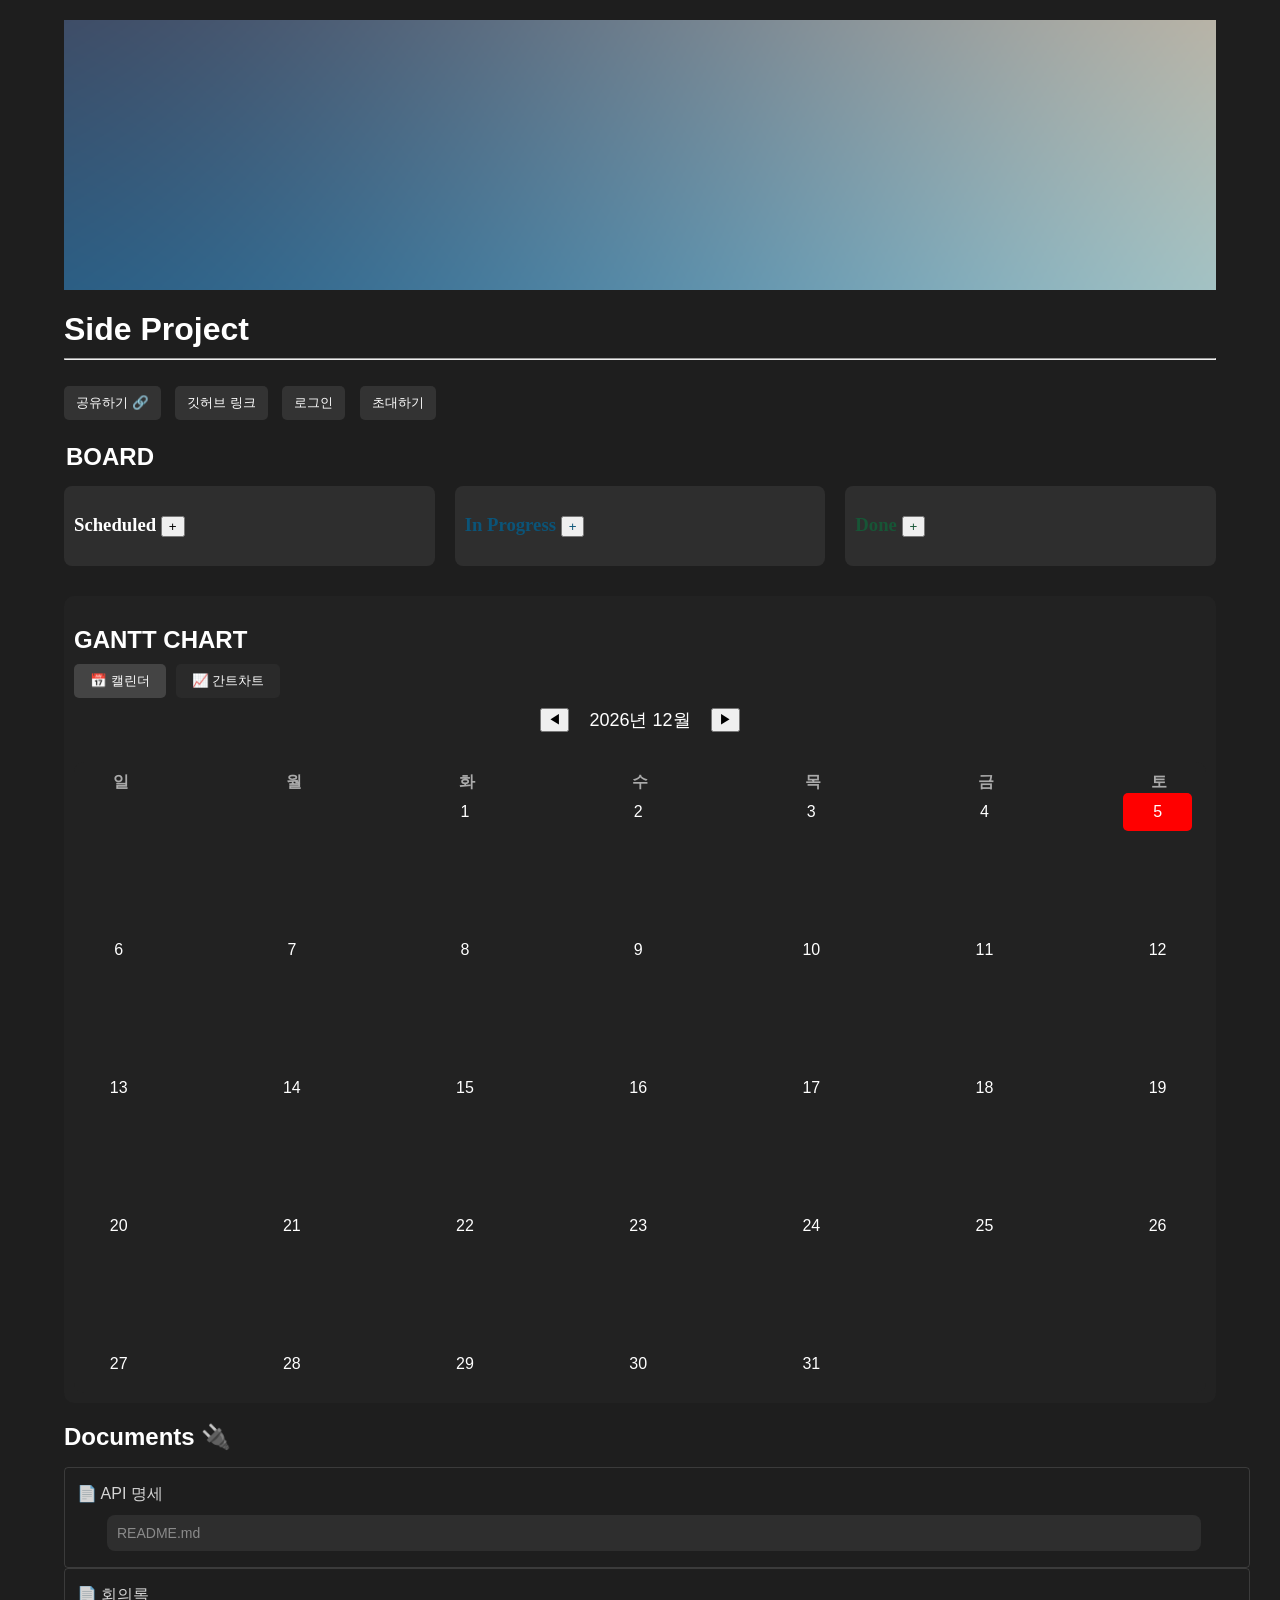
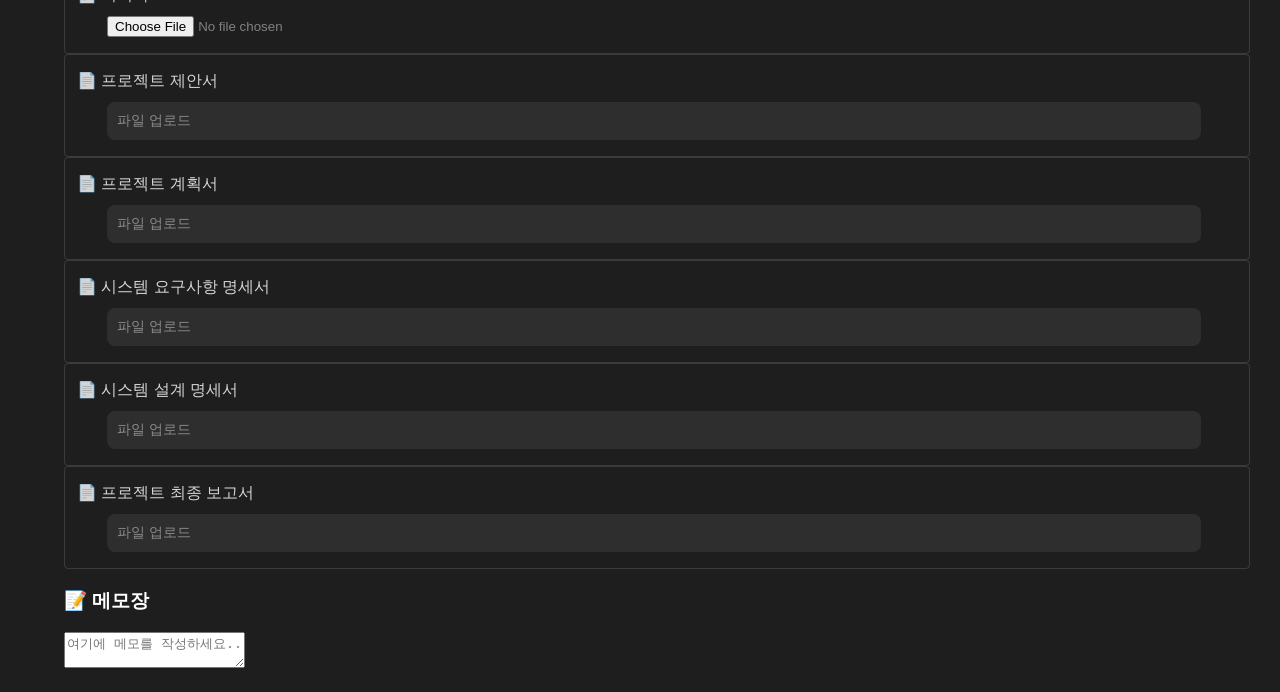
==== front/index.html @ 288582a6 "[add] invite member" ====
<!DOCTYPE html>
<html lang="ko">
<head>
  <meta charset="UTF-8">
  <title>Project With Me</title>
  <link rel="stylesheet" href="index.css">
  <script src="https://code.jquery.com/jquery-3.6.0.min.js"></script>
  <script src="./auth.js"></script>
</head>
<body>
  <div class="container">
    <div class="bck-image">
      <img alt="" src="./images/gradients_3.png" referrerpolicy="same-origin" style="display: block; 
      object-fit: cover; border-radius: 0px; width: 100%; height: 30vh; max-height: 280px; opacity: 1; 
      object-position: center 60%;">
    </div>

    <h1>Side Project</h1>
    <hr><br>
    <!-- 상단 버튼 영역 -->
    <div class="top-buttons">
      <div id="user-name"></div>
      <button>공유하기 🔗</button>
      <button>깃허브 링크</button>
      <button class="login-btn">로그인</button>
      <button class="logout-btn" style="display: none;">로그아웃</button>
      <button>초대하기</button>
    </div>

    <section class="board">
      <br>
      <h2>BOARD</h2>
      <div class="board-columns">
        <div class="column" data-status="Scheduled">
          <h3>Scheduled <button class="add-btn">+</button></h3>
          <div class="card-list"></div>
        </div>
        <div class="column" data-status="In Progress">
          <h3>In Progress <button class="add-btn">+</button></h3>
          <div class="card-list"></div>
        </div>
        <div class="column" data-status="Done">
          <h3>Done <button class="add-btn">+</button></h3>
          <div class="card-list"></div>
        </div>
      </div>
    </section>

    <!-- card modal-->
    <div id="modal" class="modal">
      <div class="modal-content">
        <h3>새 카드 추가</h3>
        <label for="task-name">이름:</label>
        <input type="text" id="task-name" required>
        <label for="task-owner">담당자:</label>
        <input type="text" id="task-owner" required>
        <label for="task-start">시작일:</label>
        <input type="date" id="task-start">
        <label for="task-end">종료일:</label>
        <input type="date" id="task-end">
        <button id="add-card-confirm">추가</button>
        <button id="modal-close">닫기</button>
      </div>
    </div>
    <!-- invite modal -->
<div id="invite-modal" class="modal" style="display: none;">
  <div class="modal-content">
    <h3>이메일로 사용자 초대</h3>
    <label for="invite-email">초대할 이메일:</label>
    <input type="email" id="invite-email" placeholder="user@example.com" required>
    <button id="invite-confirm">초대 전송</button>
    <button id="invite-close">닫기</button>
  </div>
</div>


    <!-- card detail -->
    <div id="detail-modal" class="modal">
      <div class="modal-content">
        <span class="close" id="detail-close">&times;</span>
        <h2>카드 상세정보</h2>
        <p id="detail-title"></p>
        <p id="detail-owner"></p>
        <p id="detail-dates"></p>
      </div>
    </div>
    <!-- Calender & Gantt chart-->
    <section class="calendar">
      <h2>GANTT CHART</h2>
      <div class="tab-buttons">
        <button class="tab active" onclick="switchTab('calendar')">📅 캘린더</button>
        <button class="tab" onclick="switchTab('gantt')">📈 간트차트</button>
      </div>
      <div id="calendar-view" class="tab-content active">
        <div id="calendar-header">
          <button onclick="changeMonth(-1)">◀</button>
          <span id="month-year"></span>
          <button onclick="changeMonth(1)">▶</button>
        </div>
        <div class="calendar">
          <div class="day-names">
            <div>일</div><div>월</div><div>화</div><div>수</div><div>목</div><div>금</div><div>토</div>
          </div>
          <div id="calendar-days" class="days-grid">
            <div></div>
          </div>
        </div>
      </div>
      <div id="gantt-view" class="tab-content">
        <div class="gantt-month-label"></div>
        <div class="gantt-box">
          <div id="gantt-chart"></div>
        </div>
      </div>
    </section>

    <section class="main-layout">
      <div class="document-sidebar">
      <h2>Documents 🔌</h2>
      <ul class="doc-list">
        <li>
          📄 API 명세 
          <div class="list-box">
            <div class="column">README.md</div>
          </div>
        </li>
        <li>📄 회의록 
          <div class="list-box">
            <input type="file" default="asd">
          </div>
        </li>
        <li>📄 프로젝트 제안서
          <div class="list-box">
            <div class="column">파일 업로드</div>
          </div>
        </li>
        <li>📄 프로젝트 계획서
          <div class="list-box">
            <div class="column">파일 업로드</div>
          </div>
        </li>
        <li>📄 시스템 요구사항 명세서
          <div class="list-box">
            <div class="column">파일 업로드</div>
          </div>
        </li>
        <li>📄 시스템 설계 명세서
          <div class="list-box">
            <div class="column">파일 업로드</div>
          </div>
        </li>
        <li>📄 프로젝트 최종 보고서
          <div class="list-box">
            <div class="column">파일 업로드</div>
          </div>
        </li>
      </ul>
    </div>
    <div class="memo-sidebar">
      <h3>📝 메모장</h3>
      <textarea placeholder="여기에 메모를 작성하세요.."></textarea>
    </div>
    </section>

  </div>

  <script src="index.js?v=1"></script>
</body>
</html>
---- front/index.css ----
body {
	font-family: 'Arial', sans-serif;
	background-color: #1e1e1e;
	color: white;
	margin: 0;
	padding: 0;
  }
#user-name {
    margin-bottom: 0px;
}  

.logged-in #user-name {
	margin-bottom: 20px;
}
  .container {
	width: 90%;
	margin: auto;
	padding: 20px;
  }
  
  .bck-image {
	grid-area:1/1;
	width: 100%;
	height: 100%;
  }

  h1, h2{
	margin-bottom: 10px;
  }
  
  .top-buttons button {
	margin-right: 10px;
	background-color: #333;
	border: none;
	color: white;
	padding: 8px 12px;
	cursor: pointer;
	border-radius: 5px;
  }
  
  .board-columns {
	display: flex;
	gap: 20px;
	margin-top: 10px;
  }
  
  .column {
	background-color: #2e2e2e;
	padding: 10px;
	border-radius: 8px;
	flex: 1;
  }

  .board-columns .column:nth-child(1) h3 {
	font-family: consolas;
	color: white;
	
  }
  
  .board-columns .column:nth-child(2) h3 {
	font-family: consolas;
	color: rgba(11, 84, 120, 1);
  }
  
  .board-columns .column:nth-child(3) h3 {
	font-family: consolas;
	color: #175536;
  }
  
  /* .board-columns .column:nth-child(1) .add-btn{
	float: right;
	margin-right: 20px;
  } */
  
  .board-columns .column:nth-child(2) .add-btn {
	color: rgba(11, 84, 120, 1);
  }
  
  .board-columns .column:nth-child(3) .add-btn {
	color: #175536;
  }
  

  .card {
	padding: 10px;
	margin-bottom: 10px;
	background-color: #444;
	border-radius: 8px;
	box-shadow: 0 2px 5px rgba(0,0,0,0.1);
  }
  .card:hover {
	transform: scale(1.02);
  }
  
  .card-text {
	font-weight: bold;
	margin-bottom: 5px;
  }
  
  .card-status {
	width: 100%;
	padding: 4px;
	font-size: 0.9em;
  }
  .card .name {
	font-weight: bold;
  }
  .card .owner {
	font-size: 0.8em;
	color: #ccc;
  }

  .card.scheduled {
	background-color: #444; 
  }

  .card.in-progress {
	background-color: rgba(11, 84, 120, 0.5);
  }

  .card.done {
	background-color:rgba(23, 85, 54, 0.5);
  }

  .gantt-box {
	background-color: #333;
	height: auto;
	border-radius: 8px;
	margin-top: 10px;
	padding: 10px;
	overflow-x: scroll;  
  }
	/* #gantt-chart {
		background-color: #1c1c1c;
		padding: 10px;
		border-radius: 10px;
		margin-top: 20px;
	} */
	#gantt-chart {
		display: inline-block;
		white-space: nowrap;
		width: max-content;
		overflow-x: auto;  
	  }
	.gantt-header {
		display: flex;
		gap: 1px;
		background-color: #222;
		color: white;
		font-size: 12px;
	}
	.gantt-month-label {
		font-size: 16px;
		margin-bottom: 8px;
		font-weight: bold;
	  }

.gantt-cell {
	width: 30px;
	height: 30px;
	background-color: #333;
	text-align: center;
	line-height: 30px;
	border-right: 1px solid #444;
}

.gantt-row {
	position: relative;
	height: 40px;
	border-bottom: 1px solid #444;
}

.gantt-bar {
	position: absolute;
	height: 24px;
	top: 8px;
	background-color: #5e0b1a;
	border-radius: 12px;
	color: white;
	text-align: center;
	padding: 0 8px;
	font-size: 12px;
	display: flex;
	align-items: center;
	overflow: hidden;
	white-space: nowrap;
}
.gantt-bar.scheduled {
	background-color: #444; 
  }

  .gantt-bar.in-progress {
	background-color: rgba(11, 84, 120, 1);
  }

  .gantt-bar.done {
	background-color:rgba(23, 85, 54, 1);
  }
  .doc-list {
	list-style-type: none;
	padding: 0;
  }
  
  .doc-list li {
    width: 100%;
    border-radius: 4px;
    border: 1px solid rgba(255, 255, 255, 0.13);
    background-color: transparent;
    padding: 16px 20px 16px 12px;
    color: rgba(255, 255, 255, 0.81);
  }


  .board h2{
	max-width: 100%;
    width: 100%;
    white-space: pre-wrap;
    word-break: break-word;
    caret-color: rgba(255, 255, 255, 0.81);
    padding: 3px 2px;
    font-family: ui-sans-serif, -apple-system, BlinkMacSystemFont, "Segoe UI Variable Display", "Segoe UI", Helvetica, "Apple Color Emoji", Arial, sans-serif, "Segoe UI Emoji", "Segoe UI Symbol";
    font-weight: 600;
    font-size: 1.5em;
    line-height: 1.3;
    margin: 0px;
  }

  .calendar {
	margin-top: 30px;
  }
  
  .tab-buttons {
	display: flex;
	gap: 10px;
	margin-bottom: 10px;
  }
  
  .tab {
	background-color: #2a2a2a;
	border: none;
	padding: 8px 16px;
	color: white;
	cursor: pointer;
	border-radius: 5px;
  }
  
  .tab.active {
	background-color: #444;
  }
  
  .tab-content {
	display: none;
  }
  
  .tab-content.active {
	display: block;
  }
  
  #calendar-header {
	display: flex;
	justify-content: center;
	align-items: center;
	gap: 20px;
	margin-bottom: 10px;
	font-size: 18px;
  }
  
  .calendar {
	background-color: #222;
	border-radius: 10px;
	padding: 10px;
  }
  
  .day-names,
  .days-grid {
	display: grid;
	grid-template-columns: repeat(7, 1fr);
	text-align: center;
	gap: 100px;
  }
  
  .day-names div {
	font-weight: bold;
	color: #aaa;
  }
  
  .days-grid div {
	width: 95%;
	padding: 10px 0;
	border-radius: 5px;
  }
  
  .today {
	background-color: red;
	color: white;
  }
  
  .list-box {
	width: 95%;
    font-size: 14px;
    font-family: ui-sans-serif, -apple-system, BlinkMacSystemFont, "Segoe UI Variable Display", "Segoe UI", Helvetica, "Apple Color Emoji", Arial, sans-serif, "Segoe UI Emoji", "Segoe UI Symbol";
    color: rgba(255, 255, 255, 0.443);
    border-radius: 4px;
    position: relative;
	margin-top: 10px;
	margin-left: 30px;
  }

  .modal {
	display: none;
	position: fixed;
	top: 20%;
	left: 35%;
	width: 300px;
	background:#2a2a2a;
	border: 1px solid #aaa;
	padding: 20px;
	box-shadow: 2px 2px 10px rgba(0,0,0,0.3);
	z-index: 1000;
  }
  .modal-content {
	display: flex;
	flex-direction: column;
  }
  .modal-content input {
	margin: 5px 0 10px;
  }
  
#login-popup {
	position: fixed;
	top: 20%;
	left: 35%;
	width: 300px;
	background:#2a2a2a;
	border: 1px solid #aaa;
	padding: 20px;
	box-shadow: 2px 2px 10px rgba(0,0,0,0.3);
	z-index: 1000;
  }

#login-popup input {
	margin-right: 10px;
	background-color: #333;
	border: none;
	color: white;
	padding: 8px 12px;
	cursor: pointer;
	border-radius: 5px;
}
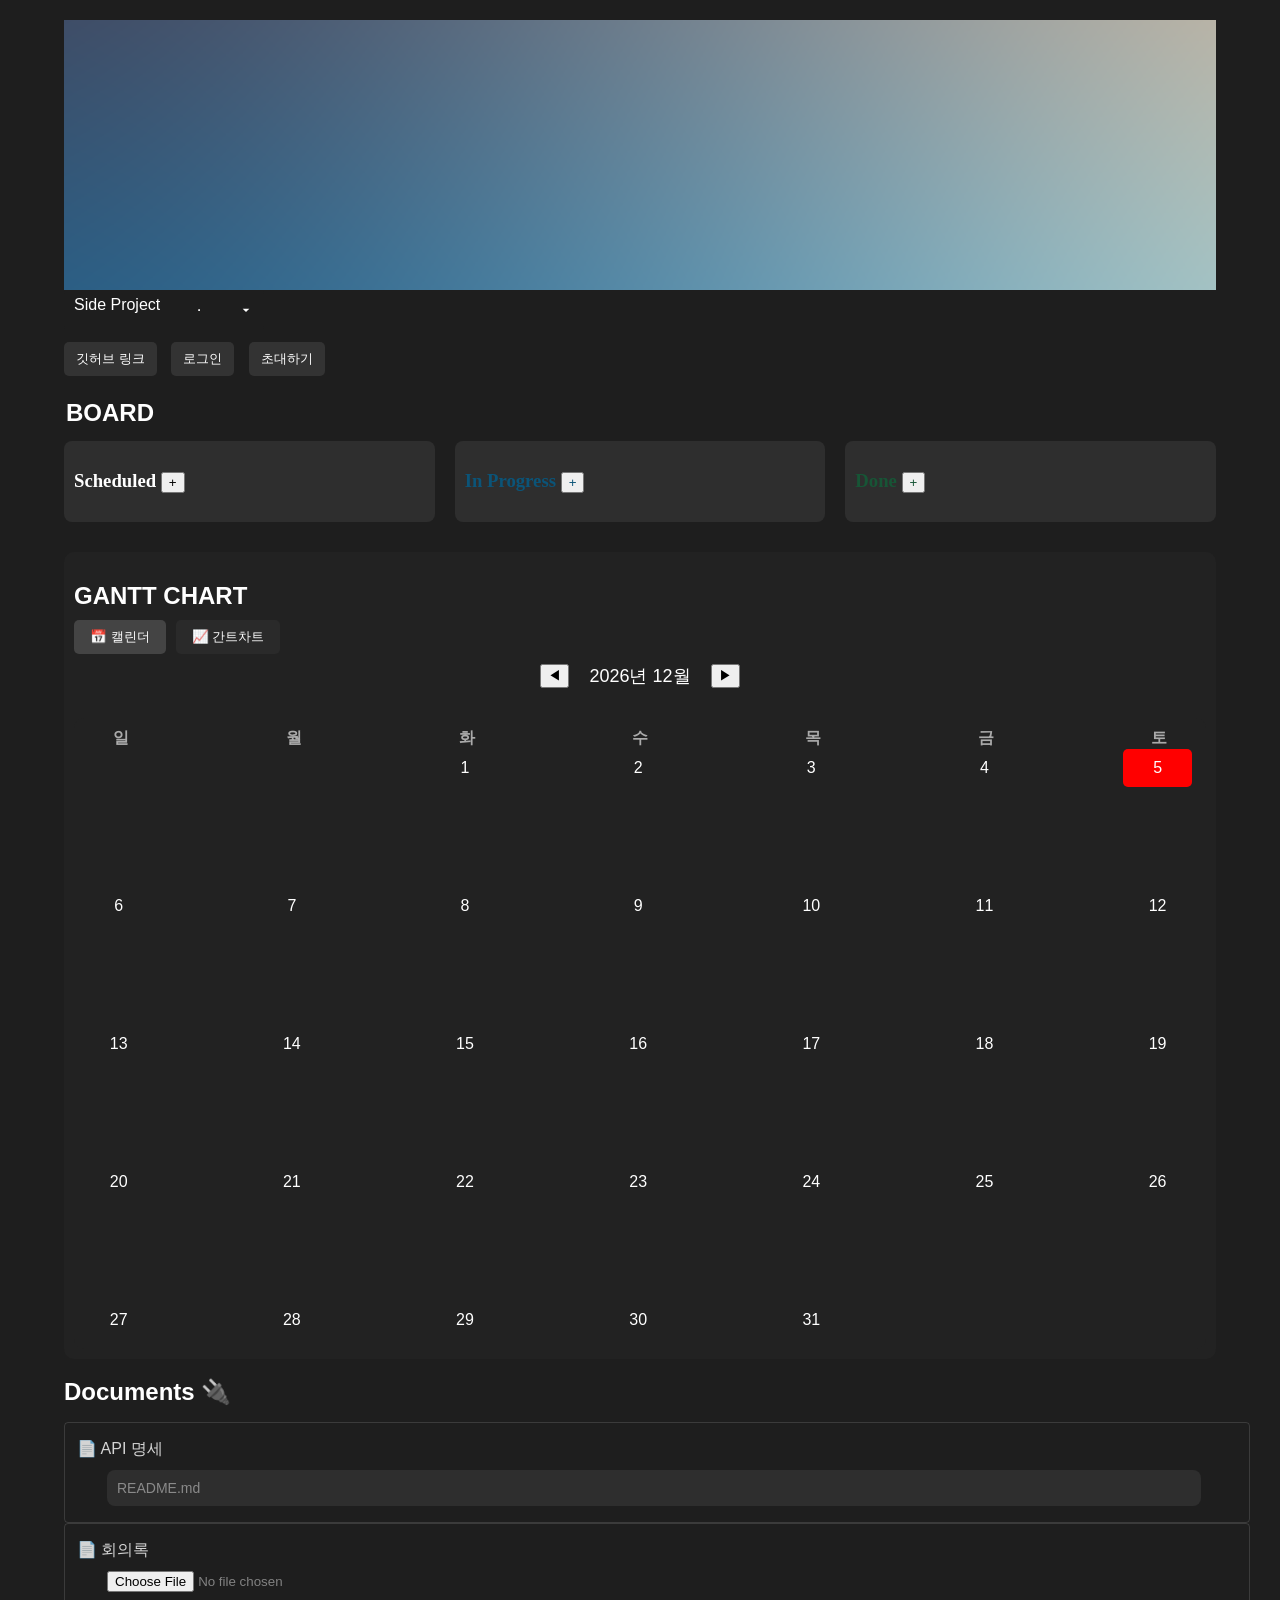
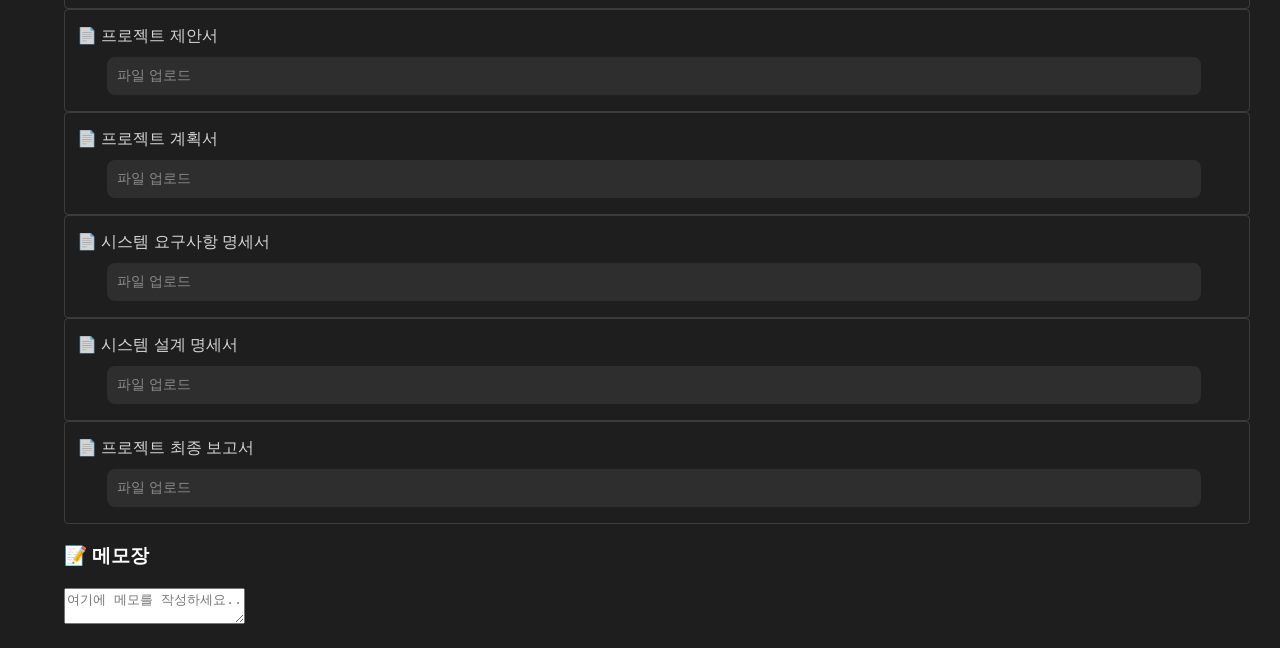
==== commit 89ebe27d: "[add] 초대 리디렉션 오류 해결, project-title 추가 및 project-title 기반 dropdown -> redirection 구현" ====
--- a/front/index.html
+++ b/front/index.html
@@ -4,8 +4,9 @@
   <meta charset="UTF-8">
   <title>Project With Me</title>
   <link rel="stylesheet" href="index.css">
+  <link rel="stylesheet" href="dropdown.css">
   <script src="https://code.jquery.com/jquery-3.6.0.min.js"></script>
-  <script src="./auth.js"></script>
+  <script src="./render.js"></script>
 </head>
 <body>
   <div class="container">
@@ -15,12 +16,17 @@
       object-position: center 60%;">
     </div>
 
-    <h1>Side Project</h1>
-    <hr><br>
     <!-- 상단 버튼 영역 -->
     <div class="top-buttons">
+      <div id="project-dropdown" class="project-header">
+        <span class="project-title">Side Project</span>
+        <hr><br>
+        <svg id="dropdown-icon" width="16" height="16" viewBox="0 0 24 24">
+          <path d="M7 10l5 5 5-5z"></path>
+        </svg>
+        <div id="project-list" class="project-dropdown hidden"></div>
+      </div>
       <div id="user-name"></div>
-      <button>공유하기 🔗</button>
       <button>깃허브 링크</button>
       <button class="login-btn">로그인</button>
       <button class="logout-btn" style="display: none;">로그아웃</button>
--- a/front/index.css
+++ b/front/index.css
@@ -27,7 +27,7 @@
   h1, h2{
 	margin-bottom: 10px;
   }
-  
+
   .top-buttons button {
 	margin-right: 10px;
 	background-color: #333;
@@ -36,6 +36,10 @@
 	padding: 8px 12px;
 	cursor: pointer;
 	border-radius: 5px;
+	gap: 12px;
+	margin-top: 12px;
+	flex-wrap: wrap;
+	align-items: center;
   }
   
   .board-columns {
--- a/front/dropdown.css
+++ b/front/dropdown.css
@@ -0,0 +1,58 @@
+.project-header {
+  display: flex;
+  align-items: center;
+  position: relative;
+  cursor: pointer;
+  padding: 6px 10px;
+  border-radius: 4px;
+  background-color: #1e1e1e;
+  max-width: 180px; 
+}
+
+.project-header:hover {
+    background-color: rgba(255, 255, 255, 0.1);
+}
+.project-title {
+  flex-shrink: 1;
+  flex-grow: 0;
+  max-width: 140px; 
+  overflow: hidden;
+  white-space: nowrap;
+  text-overflow: ellipsis;
+  /* margin-right: 4px; */
+  margin-bottom: 10px;
+  color: white;
+}
+
+
+#dropdown-icon {
+  flex-shrink: 0;
+  fill: white;
+}
+
+
+
+.project-dropdown {
+  position: absolute;
+  top: 100%;
+  left: 0;
+  background-color: #222;
+  border: 1px solid #444;
+  z-index: 10;
+  width: 200px;
+  padding: 5px 0;
+}
+
+.hidden {
+  display: none;
+}
+
+.project-item {
+  padding: 8px 12px;
+  cursor: pointer;
+  color: white;
+}
+
+.project-item:hover {
+  background-color: rgba(255, 255, 255, 0.1);
+}
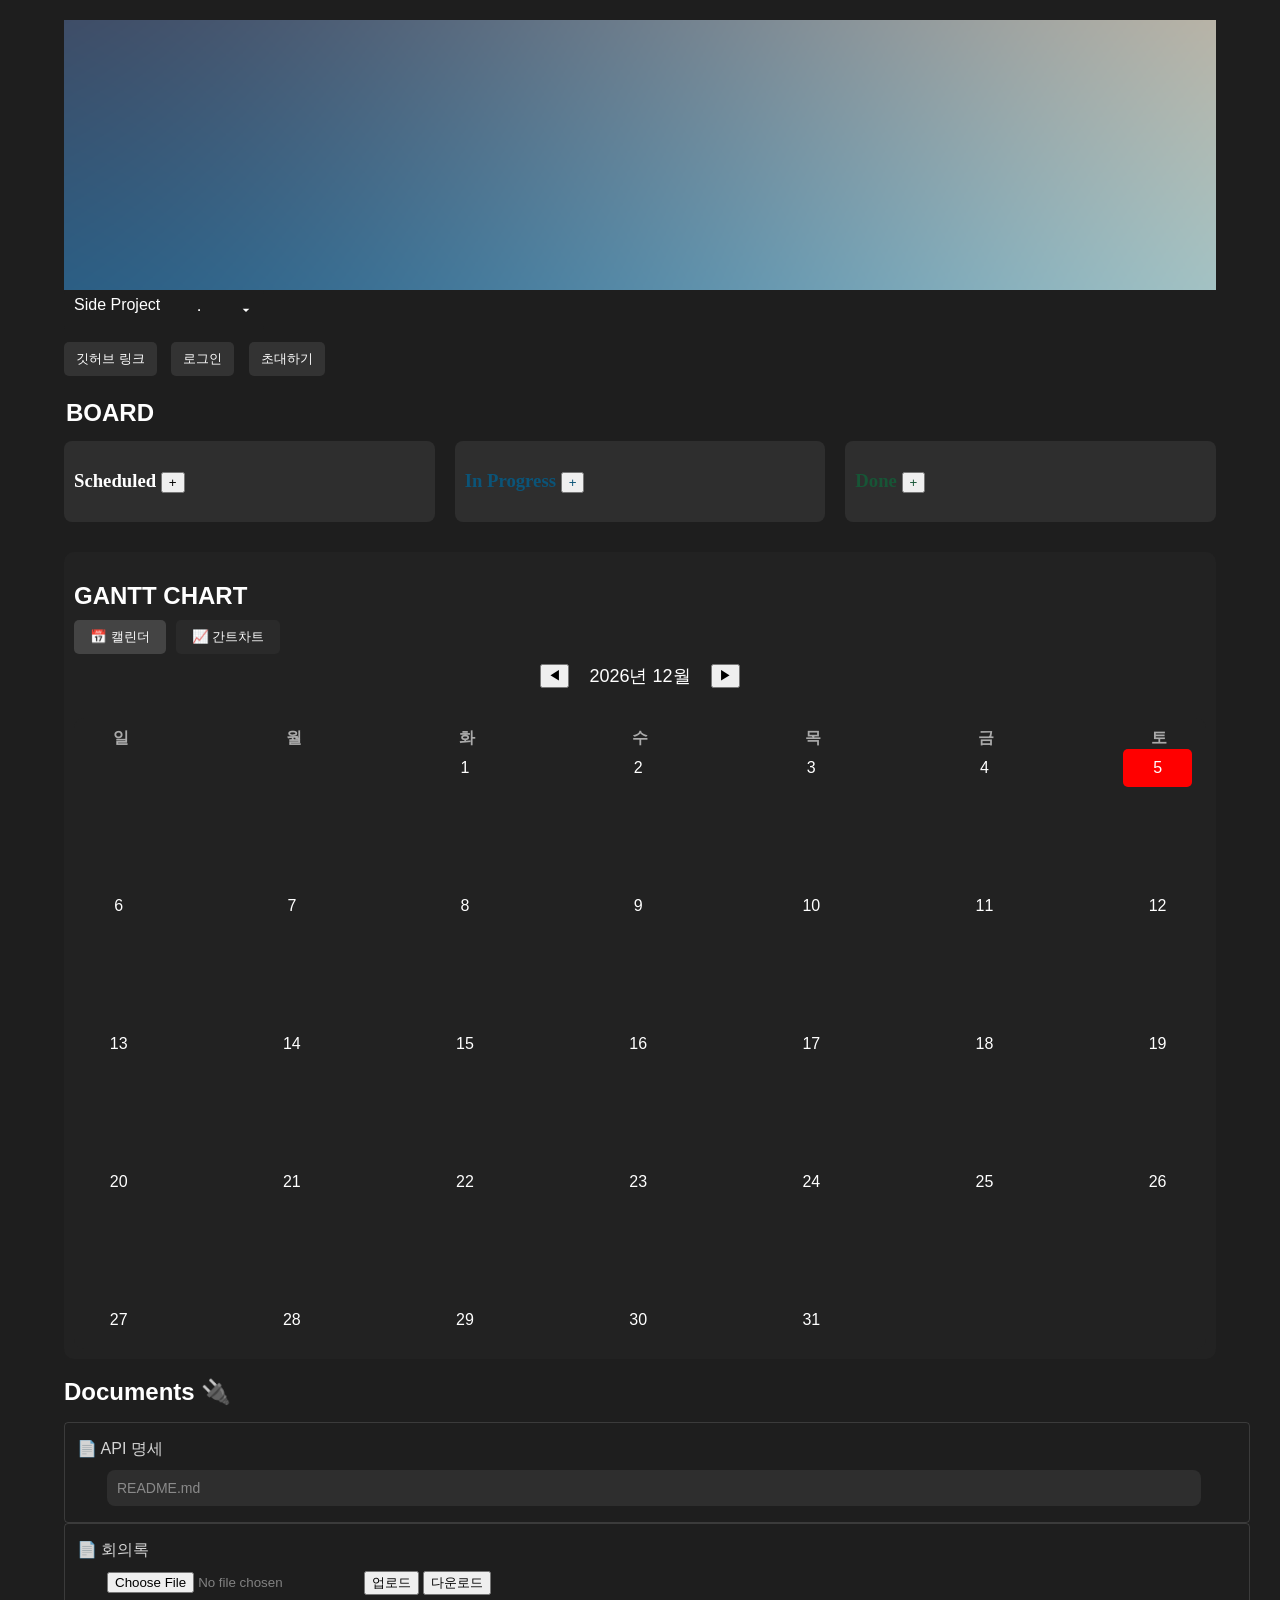
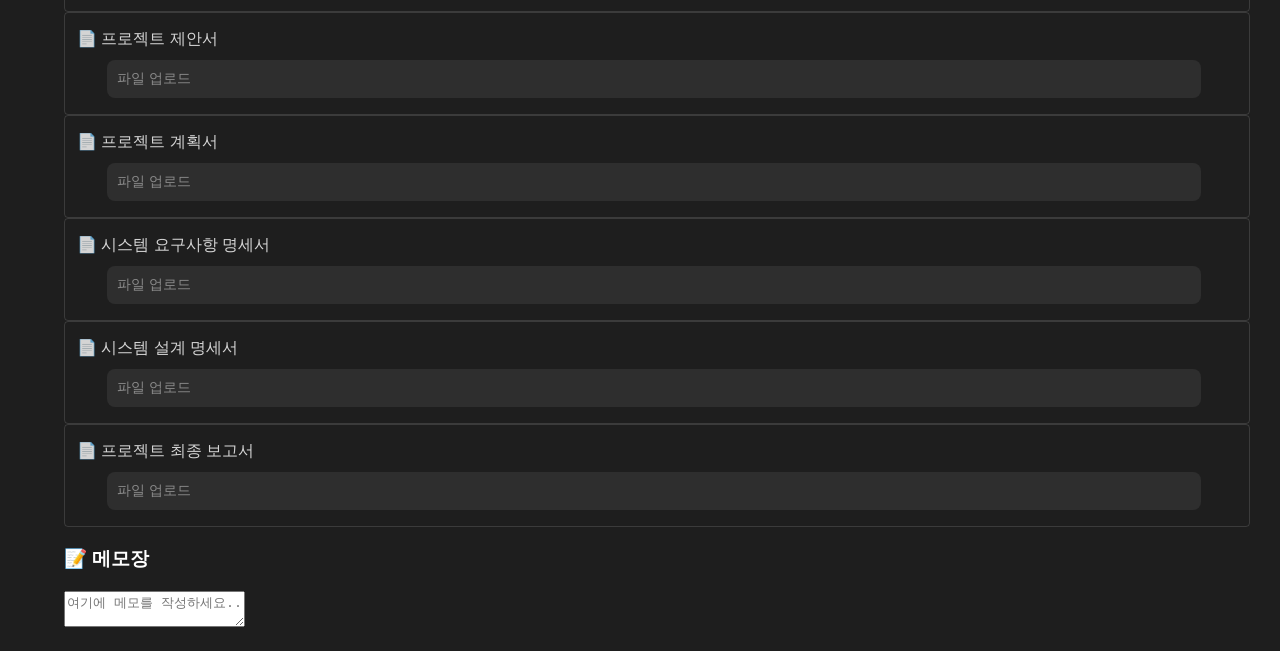
==== commit 0c4e13a6: "파일업로드/다운로드 카드 생성/드래그앤 드롭 수정" ====
--- a/front/index.html
+++ b/front/index.html
@@ -132,7 +132,9 @@
         </li>
         <li>📄 회의록 
           <div class="list-box">
-            <input type="file" default="asd">
+            <input type="file" id="file-upload-input" style="display:inline-block;">
+            <button id="file-upload-btn">업로드</button>
+            <button id="file-download-btn">다운로드</button>
           </div>
         </li>
         <li>📄 프로젝트 제안서
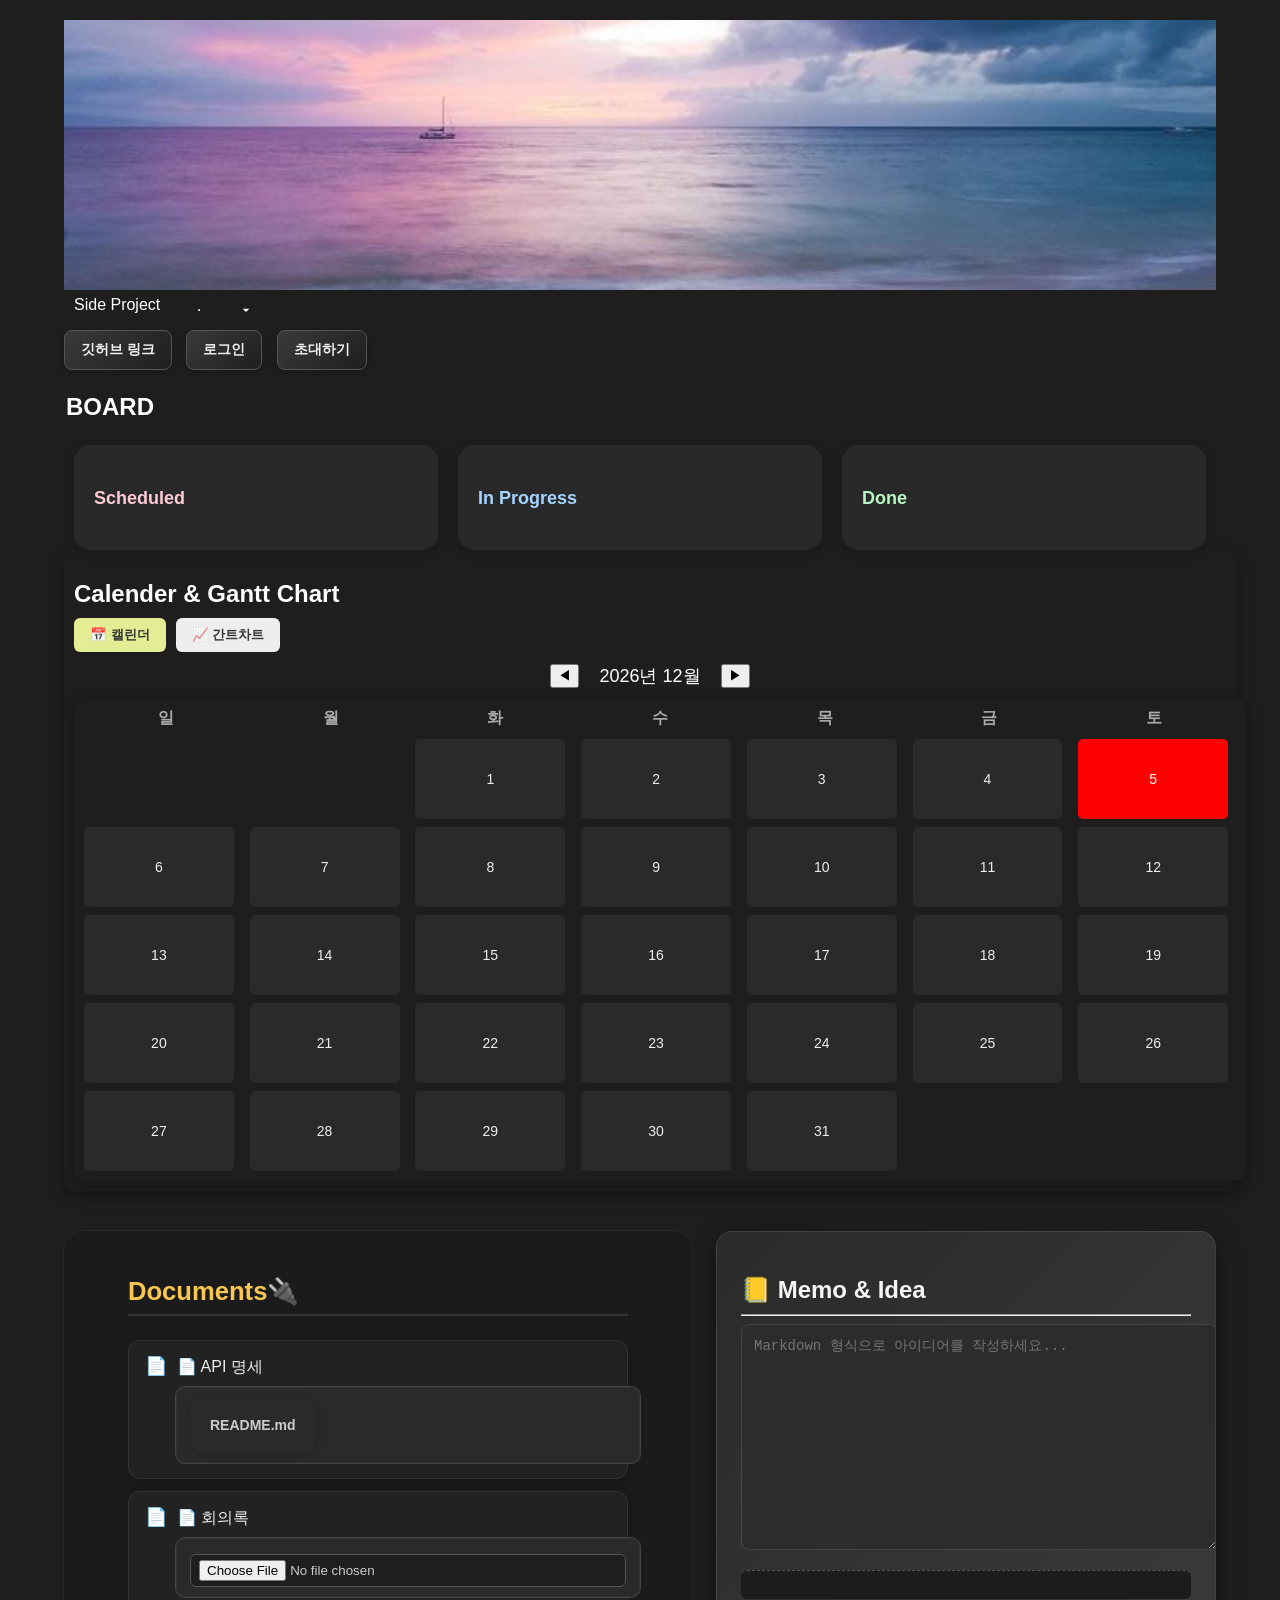
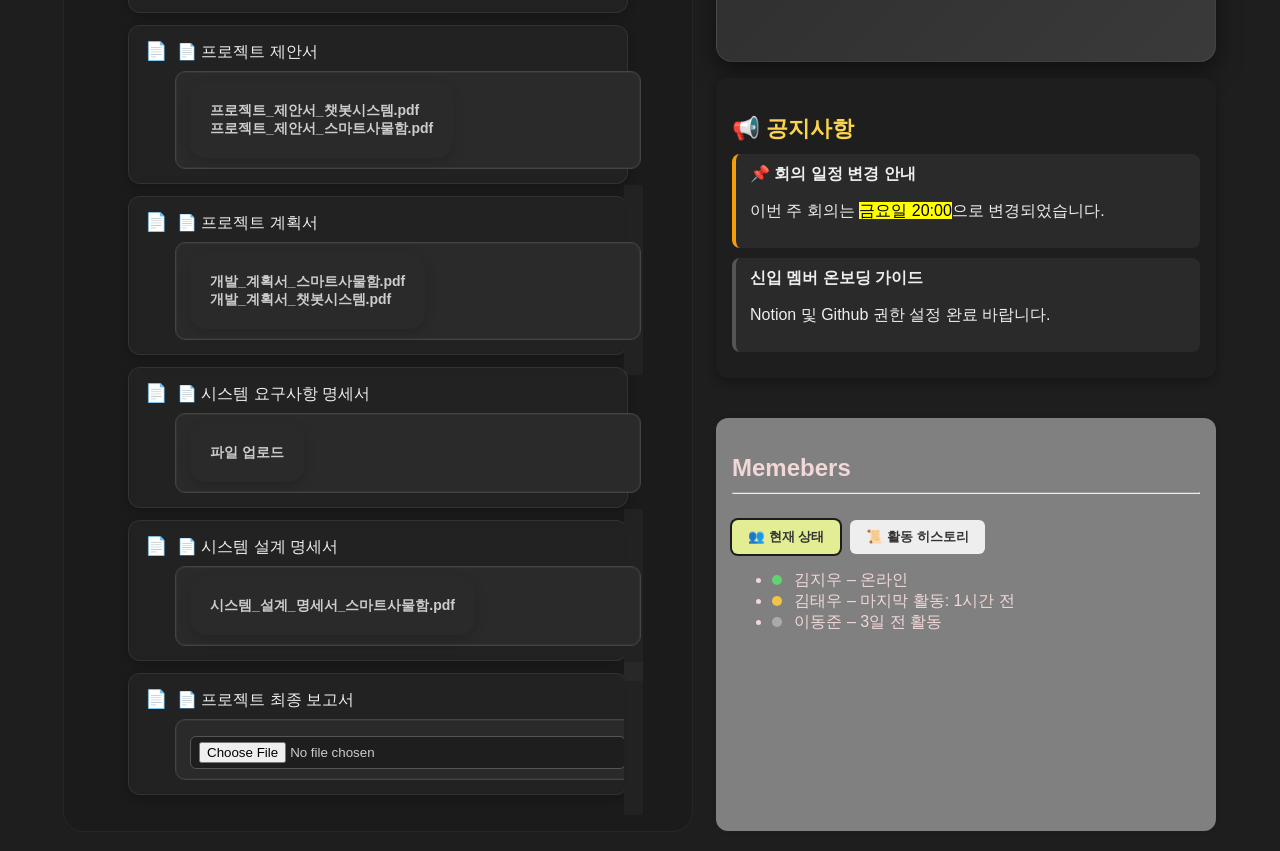
==== commit 14150f70: "." ====
--- a/front/index.html
+++ b/front/index.html
@@ -11,7 +11,7 @@
 <body>
   <div class="container">
     <div class="bck-image">
-      <img alt="" src="./images/gradients_3.png" referrerpolicy="same-origin" style="display: block; 
+      <img alt="" src="./images/see.jpg" referrerpolicy="same-origin" style="display: block; 
       object-fit: cover; border-radius: 0px; width: 100%; height: 30vh; max-height: 280px; opacity: 1; 
       object-position: center 60%;">
     </div>
@@ -33,7 +33,7 @@
       <button>초대하기</button>
     </div>
 
-    <section class="board">
+     <section class="board">
       <br>
       <h2>BOARD</h2>
       <div class="board-columns">
@@ -64,23 +64,15 @@
         <input type="date" id="task-start">
         <label for="task-end">종료일:</label>
         <input type="date" id="task-end">
-        <button id="add-card-confirm">추가</button>
-        <button id="modal-close">닫기</button>
-      </div>
-    </div>
-    <!-- invite modal -->
-<div id="invite-modal" class="modal" style="display: none;">
-  <div class="modal-content">
-    <h3>이메일로 사용자 초대</h3>
-    <label for="invite-email">초대할 이메일:</label>
-    <input type="email" id="invite-email" placeholder="user@example.com" required>
-    <button id="invite-confirm">초대 전송</button>
-    <button id="invite-close">닫기</button>
-  </div>
-</div>
-
-
-    <!-- card detail -->
+      </div>
+        <div class="modal-actions">
+          <button id="add-card-confirm" class="confirm">추가</button>
+          <button id="modal-close" class="cancel">닫기</button>
+        </div>
+
+    </div>
+
+    <!-- card detail (상세정보 디테일 바꾸기기)(완완) -->
     <div id="detail-modal" class="modal">
       <div class="modal-content">
         <span class="close" id="detail-close">&times;</span>
@@ -90,28 +82,46 @@
         <p id="detail-dates"></p>
       </div>
     </div>
+
+
+ 
+
     <!-- Calender & Gantt chart-->
     <section class="calendar">
-      <h2>GANTT CHART</h2>
+      <h2>Calender & Gantt Chart</h2>
       <div class="tab-buttons">
         <button class="tab active" onclick="switchTab('calendar')">📅 캘린더</button>
         <button class="tab" onclick="switchTab('gantt')">📈 간트차트</button>
       </div>
+
+    <!-- 버튼 모양 바꾸기 (완)-->
       <div id="calendar-view" class="tab-content active">
         <div id="calendar-header">
           <button onclick="changeMonth(-1)">◀</button>
           <span id="month-year"></span>
           <button onclick="changeMonth(1)">▶</button>
         </div>
+
         <div class="calendar">
           <div class="day-names">
             <div>일</div><div>월</div><div>화</div><div>수</div><div>목</div><div>금</div><div>토</div>
           </div>
           <div id="calendar-days" class="days-grid">
-            <div></div>
+            <div>
+
+            </div>
           </div>
-        </div>
-      </div>
+ 
+
+      <div class="calendar-entry-panel" style="display: none;">
+        <h3>📌 일정 입력</h3>
+        <p id="selected-date-text">날짜를 클릭하세요</p>
+        <textarea id="calendar-note" placeholder="일정 메모 작성..." rows="6"></textarea>
+        <button id="save-calendar-entry">저장</button>
+      </div>
+      
+    </div>
+
       <div id="gantt-view" class="tab-content">
         <div class="gantt-month-label"></div>
         <div class="gantt-box">
@@ -120,56 +130,80 @@
       </div>
     </section>
 
-    <section class="main-layout">
-      <div class="document-sidebar">
-      <h2>Documents 🔌</h2>
+
+
+  <div class="document-idea-wrapper">
+    <!-- 왼쪽: API 문서 영역 -->
+    <section class="api-section">
+      <h2>Documents🔌</h2>
       <ul class="doc-list">
-        <li>
-          📄 API 명세 
-          <div class="list-box">
-            <div class="column">README.md</div>
-          </div>
-        </li>
-        <li>📄 회의록 
-          <div class="list-box">
-            <input type="file" id="file-upload-input" style="display:inline-block;">
-            <button id="file-upload-btn">업로드</button>
-            <button id="file-download-btn">다운로드</button>
-          </div>
-        </li>
-        <li>📄 프로젝트 제안서
-          <div class="list-box">
-            <div class="column">파일 업로드</div>
-          </div>
-        </li>
-        <li>📄 프로젝트 계획서
-          <div class="list-box">
-            <div class="column">파일 업로드</div>
-          </div>
-        </li>
-        <li>📄 시스템 요구사항 명세서
-          <div class="list-box">
-            <div class="column">파일 업로드</div>
-          </div>
-        </li>
-        <li>📄 시스템 설계 명세서
-          <div class="list-box">
-            <div class="column">파일 업로드</div>
-          </div>
-        </li>
-        <li>📄 프로젝트 최종 보고서
-          <div class="list-box">
-            <div class="column">파일 업로드</div>
-          </div>
-        </li>
+        <li>📄 API 명세<div class="list-box"><div class="column">README.md</div></div></li>
+        <li>📄 회의록<div class="list-box"><input type="file"></div></li>
+        <li>📄 프로젝트 제안서<div class="list-box"><div class="column">프로젝트_제안서_챗봇시스템.pdf<br>프로젝트_제안서_스마트사물함.pdf</div></div></li>
+        <li>📄 프로젝트 계획서<div class="list-box"><div class="column">개발_계획서_스마트사물함.pdf<br>개발_계획서_챗봇시스템.pdf</div></div></li>
+        <li>📄 시스템 요구사항 명세서<div class="list-box"><div class="column">파일 업로드</div></div></li>
+        <li>📄 시스템 설계 명세서<div class="list-box"><div class="column">시스템_설계_명세서_스마트사물함.pdf</div></div></li>
+        <li>📄 프로젝트 최종 보고서<div class="list-box"><input type="file"></div></li>
       </ul>
-    </div>
-    <div class="memo-sidebar">
-      <h3>📝 메모장</h3>
-      <textarea placeholder="여기에 메모를 작성하세요.."></textarea>
-    </div>
     </section>
 
+  <div class="side-split-wrapper">
+      <section class="memo-section">
+        <h2>📒 Memo & Idea</h2><hr>
+        <textarea id="markdown-input" placeholder="Markdown 형식으로 아이디어를 작성하세요..." rows="6"></textarea>
+        <div id="markdown-preview"></div>
+      </section>
+
+  <section class="notice-section">
+    <h2>📢 공지사항</h2>
+    <div class="notice-list">
+      <div class="notice-item pinned">
+        <strong>📌 회의 일정 변경 안내</strong>
+        <p>이번 주 회의는 <mark>금요일 20:00</mark>으로 변경되었습니다.</p>
+      </div>
+      <div class="notice-item">
+        <strong>신입 멤버 온보딩 가이드</strong>
+        <p>Notion 및 Github 권한 설정 완료 바랍니다.</p>
+      </div>
+    </div>
+  </section>
+
+
+  <section class="member-section">
+    <h2>Memebers</h2><hr><br>
+    <div class="tab-buttons">
+      <button class="tab active" onclick="switchMemberTab('status')">👥 현재 상태</button>
+      <button class="tab" onclick="switchMemberTab('history')">📜 활동 히스토리</button>
+    </div>
+
+    <div id="member-status" class="tab-content active">
+      <ul>
+        <li><span class="status online"></span> 김지우 – 온라인</li>
+        <li><span class="status away"></span> 김태우 – 마지막 활동: 1시간 전</li>
+        <li><span class="status offline"></span> 이동준 – 3일 전 활동</li>
+      </ul>
+    </div>
+
+    <div id="member-history" class="tab-content">
+      <ul>
+        <li>✅ 김지우 – 보드 구성 완료 <span class="time">5분 전</span></li>
+        <li>✏️ 김태우 – 간트차트 일정 수정 <span class="time">30분 전</span></li>
+        <li>➕ 이동준 – ‘기획안 정리’ 카드 추가 <span class="time">어제</span></li>
+      </ul>
+    </div>
+  </section>
+
+    </div>
+</div>
+  <!-- invite modal -->
+  <div id="invite-modal" class="modal" style="display: none;">
+    <div class="modal-content">
+      <h3>이메일로 사용자 초대</h3>
+      <label for="invite-email">초대할 이메일:</label>
+      <input type="email" id="invite-email" placeholder="user@example.com" required>
+      <button id="invite-confirm">초대 전송</button>
+      <button id="invite-close">닫기</button>
+    </div>
   </div>
 
   <script src="index.js?v=1"></script>
--- a/front/index.css
+++ b/front/index.css
@@ -1,208 +1,369 @@
 body {
-	font-family: 'Arial', sans-serif;
-	background-color: #1e1e1e;
-	color: white;
-	margin: 0;
-	padding: 0;
+   font-family: 'Arial', sans-serif;
+   background-color: #1e1e1e;
+   color: white;
+   margin: 0;
+   padding: 0;
   }
 #user-name {
     margin-bottom: 0px;
 }  
 
 .logged-in #user-name {
-	margin-bottom: 20px;
+   margin-bottom: 20px;
 }
   .container {
-	width: 90%;
-	margin: auto;
-	padding: 20px;
+   width: 90%;
+   margin: auto;
+   padding: 20px;
   }
   
   .bck-image {
-	grid-area:1/1;
-	width: 100%;
-	height: 100%;
+   grid-area:1/1;
+   width: 100%;
+   height: 100%;
   }
 
   h1, h2{
-	margin-bottom: 10px;
-  }
-
-  .top-buttons button {
-	margin-right: 10px;
-	background-color: #333;
-	border: none;
-	color: white;
-	padding: 8px 12px;
-	cursor: pointer;
-	border-radius: 5px;
-	gap: 12px;
-	margin-top: 12px;
-	flex-wrap: wrap;
-	align-items: center;
-  }
-  
-  .board-columns {
-	display: flex;
-	gap: 20px;
-	margin-top: 10px;
-  }
-  
-  .column {
-	background-color: #2e2e2e;
-	padding: 10px;
-	border-radius: 8px;
-	flex: 1;
-  }
-
-  .board-columns .column:nth-child(1) h3 {
-	font-family: consolas;
-	color: white;
-	
-  }
-  
-  .board-columns .column:nth-child(2) h3 {
-	font-family: consolas;
-	color: rgba(11, 84, 120, 1);
-  }
-  
-  .board-columns .column:nth-child(3) h3 {
-	font-family: consolas;
-	color: #175536;
-  }
-  
-  /* .board-columns .column:nth-child(1) .add-btn{
-	float: right;
-	margin-right: 20px;
-  } */
-  
-  .board-columns .column:nth-child(2) .add-btn {
-	color: rgba(11, 84, 120, 1);
-  }
-  
-  .board-columns .column:nth-child(3) .add-btn {
-	color: #175536;
-  }
-  
+   margin-bottom: 10px;
+  }
+  
+.top-buttons button {
+  margin-right: 10px;
+  background: linear-gradient(135deg, #3a3a3a, #1f1f1f);
+  color: #f0f0f0;
+  padding: 10px 16px;
+  border: 1px solid #555;
+  border-radius: 8px;
+  font-size: 14px;
+  font-weight: 600;
+  cursor: pointer;
+  transition: all 0.2s ease-in-out;
+  box-shadow: 0 2px 6px rgba(0, 0, 0, 0.2);
+}
+
+.top-buttons button:hover {
+  background: linear-gradient(135deg, #4c4c4c, #2a2a2a);
+  box-shadow: 0 4px 10px rgba(0, 0, 0, 0.4);
+  transform: translateY(-2px);
+}
+
+.top-buttons button:active {
+  transform: translateY(1px);
+  box-shadow: none;
+}
+/* 초대 모달  */
+#invite-modal {
+  display: none;
+  position: fixed;
+  top: 20%;
+  left: 50%;
+  transform: translateX(-50%);
+  width: 360px;
+  background-color: #1f1f1f;
+  color: #f0f0f0;
+  border-radius: 16px;
+  padding: 24px;
+  box-shadow: 0 12px 32px rgba(0, 0, 0, 0.5);
+  z-index: 1000;
+  font-family: 'Segoe UI', sans-serif;
+}
+
+/* 이메일 입력창 */
+#invite-email {
+  width: 100%;
+  padding: 12px;
+  margin-bottom: 16px;
+  border-radius: 8px;
+  border: 1px solid #444;
+  background-color: #2c2c2c;
+  color: #f0f0f0;
+  font-size: 14px;
+  transition: border-color 0.2s;
+}
+
+#invite-email:focus {
+  outline: none;
+  border-color: #888;
+}
+
+
+#invite-confirm,
+#invite-close {
+  padding: 10px 16px;
+  margin-right: 10px;
+  font-size: 14px;
+  font-weight: 600;
+  border: none;
+  border-radius: 8px;
+  cursor: pointer;
+  transition: all 0.2s ease-in-out;
+}
+
+
+#invite-confirm {
+  background: linear-gradient(90deg, #fbbf24, #f59e0b); /* 노랑 → 주황 */
+  color: #1f1f1f;
+}
+
+#invite-confirm:hover {
+  background: linear-gradient(90deg, #facc15, #eab308);
+}
+
+
+#invite-close {
+  background-color: #333;
+  color: #f0f0f0;
+}
+
+#invite-close:hover {
+  background-color: #444;
+}
+
+  
+.board-columns {
+  display: flex;
+  gap: 20px;
+  margin-top: 20px;
+  padding: 0 10px;
+}
+
+.column {
+  background-color: #292929;
+  padding: 20px;
+  border-radius: 16px;
+  flex: 1;
+  box-shadow: 0 4px 12px rgba(0,0,0,0.15);
+  transition: box-shadow 0.3s ease;
+}
+
+.column:hover {
+  box-shadow: 0 6px 20px rgba(0,0,0,0.2);
+}
+
+/* 📌 헤더 */
+.column h3 {
+  display: flex;
+  justify-content: space-between;
+  align-items: center;
+  font-family: 'Segoe UI', sans-serif;
+  font-size: 18px;
+  margin-bottom: 16px;
+  font-weight: 600;
+  color: #f0f0f0;
+}
+
+/* 컬럼별 색상 */
+.column:nth-child(1) h3 { color: #ffcad4; }   /* Scheduled - 연핑크 */
+.column:nth-child(2) h3 { color: #a4d4ff; }   /* In Progress - 연하늘 */
+.column:nth-child(3) h3 { color: #b8f7c3; }   /* Done - 연초록 */
+
+/* 기본 버튼 숨김 */
+.column h3 .add-btn {
+  opacity: 0;
+  visibility: hidden;
+  pointer-events: none;
+  transition: all 0.2s ease;
+}
+
+/* ✅ h3 위에 마우스 올리면 버튼 보여줌 */
+.column h3:hover .add-btn {
+  opacity: 1;
+  visibility: visible;
+  pointer-events: auto;
+}
+
+.add-btn {
+  background-color: transparent;
+  color: #cccccc; /* 연한 회색 글자 */
+  font-size: 18px;
+  font-weight: bold;
+  border: 1px solid #555; /* 어두운 경계 */
+  border-radius: 6px;
+  padding: 4px 10px;
+  cursor: pointer;
+  transition: all 0.2s ease;
+}
+
+.add-btn:hover {
+  background-color: #333;
+  color: #fff;
+  border-color: #888;
+  box-shadow: 0 0 5px rgba(255, 255, 255, 0.1);
+}
+
+
+/* 상세 모달 전체 */
+#detail-modal {
+  display: none;
+  position: fixed;
+  top: 50%;
+  left: 50%;
+  transform: translate(-50%, -50%);
+  width: 360px;
+  background-color: #2c2c2c;
+  border-radius: 16px;
+  box-shadow: 0 20px 40px rgba(0, 0, 0, 0.6);
+  z-index: 1000;
+  color: #f0f0f0;
+  padding: 28px 24px;
+  font-family: 'Segoe UI', sans-serif;
+}
+
+/* 제목 */
+#detail-modal h2 {
+  font-size: 20px;
+  font-weight: 700;
+  color: #ffd861;
+  margin-bottom: 16px;
+  border-bottom: 1px solid #444;
+  padding-bottom: 8px;
+}
+
+/* 상세 정보 텍스트 */
+#detail-modal p {
+  font-size: 15px;
+  line-height: 1.6;
+  margin-bottom: 10px;
+  color: #ddd;
+}
+
+/* 닫기 버튼 (X) */
+#detail-modal .close {
+  position: absolute;
+  top: 14px;
+  right: 16px;
+  font-size: 22px;
+  font-weight: bold;
+  color: #aaa;
+  cursor: pointer;
+  transition: color 0.2s ease-in-out;
+}
+
+#detail-modal .close:hover {
+  color: #fff;
+}
 
   .card {
-	padding: 10px;
-	margin-bottom: 10px;
-	background-color: #444;
-	border-radius: 8px;
-	box-shadow: 0 2px 5px rgba(0,0,0,0.1);
+   padding: 10px;
+   margin-bottom: 10px;
+   background-color: #444;
+   border-radius: 8px;
+   box-shadow: 0 2px 5px rgba(0,0,0,0.1);
   }
   .card:hover {
-	transform: scale(1.02);
+   transform: scale(1.02);
   }
   
   .card-text {
-	font-weight: bold;
-	margin-bottom: 5px;
+   font-weight: bold;
+   margin-bottom: 5px;
   }
   
   .card-status {
-	width: 100%;
-	padding: 4px;
-	font-size: 0.9em;
+   width: 100%;
+   padding: 4px;
+   font-size: 0.9em;
   }
   .card .name {
-	font-weight: bold;
+   font-weight: bold;
   }
   .card .owner {
-	font-size: 0.8em;
-	color: #ccc;
+   font-size: 0.8em;
+   color: #ccc;
   }
 
   .card.scheduled {
-	background-color: #444; 
+   background-color: #f1ced3; 
   }
 
   .card.in-progress {
-	background-color: rgba(11, 84, 120, 0.5);
+   background-color: rgba(11, 84, 120, 0.5);
   }
 
   .card.done {
-	background-color:rgba(23, 85, 54, 0.5);
-  }
-
-  .gantt-box {
-	background-color: #333;
-	height: auto;
-	border-radius: 8px;
-	margin-top: 10px;
-	padding: 10px;
-	overflow-x: scroll;  
-  }
-	/* #gantt-chart {
-		background-color: #1c1c1c;
-		padding: 10px;
-		border-radius: 10px;
-		margin-top: 20px;
-	} */
-	#gantt-chart {
-		display: inline-block;
-		white-space: nowrap;
-		width: max-content;
-		overflow-x: auto;  
-	  }
-	.gantt-header {
-		display: flex;
-		gap: 1px;
-		background-color: #222;
-		color: white;
-		font-size: 12px;
-	}
-	.gantt-month-label {
-		font-size: 16px;
-		margin-bottom: 8px;
-		font-weight: bold;
-	  }
+   background-color:rgba(23, 85, 54, 0.5);
+  }
+
+.card-list {
+  display: flex;
+  flex-direction: column;
+  gap: 10px;
+}
+
+.gantt-box {
+width: 100%;
+  overflow-x: auto;
+  padding: 12px;
+  background-color: #1e1e1e;
+  border-radius: 10px;
+  min-height: 150px;
+}
+
+#gantt-chart {
+  display: flex;
+  flex-direction: column;
+  gap: 6px;
+  position: relative;
+}
+
+.gantt-header {
+  display: flex;
+  gap: 0px;
+}
+
+.gantt-row {
+  position: relative;
+  height: 40px; /* ← 충분한 높이로 늘리기 */
+  overflow: visible;
+  background-color: transparent;
+  border-bottom: 1px solid #333;
+}
 
 .gantt-cell {
-	width: 30px;
-	height: 30px;
-	background-color: #333;
-	text-align: center;
-	line-height: 30px;
-	border-right: 1px solid #444;
-}
-
-.gantt-row {
-	position: relative;
-	height: 40px;
-	border-bottom: 1px solid #444;
-}
-
+  width: 30px;
+  height: 30px;
+  font-size: 10px;
+  line-height: 30px;
+  color: #ccc;
+  text-align: center;
+  border-right: 1px solid #444;
+}
+
+.gantt-month-label {
+  font-size: 16px;
+  font-weight: 600;
+  color: #ccc;
+  margin-bottom: 8px;
+}
+
+/* 실험용
 .gantt-bar {
-	position: absolute;
-	height: 24px;
-	top: 8px;
-	background-color: #5e0b1a;
-	border-radius: 12px;
-	color: white;
-	text-align: center;
-	padding: 0 8px;
-	font-size: 12px;
-	display: flex;
-	align-items: center;
-	overflow: hidden;
-	white-space: nowrap;
-}
+  background-color: red !important;
+  z-index: 10;
+}*/
+
+/* Scheduled */
 .gantt-bar.scheduled {
-	background-color: #444; 
-  }
-
-  .gantt-bar.in-progress {
-	background-color: rgba(11, 84, 120, 1);
-  }
-
-  .gantt-bar.done {
-	background-color:rgba(23, 85, 54, 1);
-  }
+  background: linear-gradient(90deg, #f8bfc6, #f4a6b8); /* 연분홍 */
+  color: #2a0d14;
+}
+
+/* In Progress */
+.gantt-bar.in-progress {
+  background: linear-gradient(90deg, #91c9f8, #689ce6); /* 파스텔 블루 */
+  color: #102544;
+}
+
+/* Done */
+.gantt-bar.done {
+  background: linear-gradient(90deg, #90e3b8, #59cda2); /* 파스텔 민트 */
+  color: #0e3c28;
+}
+
   .doc-list {
-	list-style-type: none;
-	padding: 0;
+   list-style-type: none;
+   padding: 0;
   }
   
   .doc-list li {
@@ -216,7 +377,7 @@
 
 
   .board h2{
-	max-width: 100%;
+   max-width: 100%;
     width: 100%;
     white-space: pre-wrap;
     word-break: break-word;
@@ -229,125 +390,718 @@
     margin: 0px;
   }
 
-  .calendar {
-	margin-top: 30px;
-  }
+.calendar-wrapper {
+  display: flex;
+  gap: 24px;
+  margin-top: 30px;
+}
+
+.calendar-panel {
+  flex: 3; /* 75% */
+}
+
+.calendar-entry-panel {
+  display: none;
+  background-color: #2a2a2a;
+  color: white;
+  padding: 16px;
+  border-radius: 8px;
+  box-shadow: 0 2px 10px rgba(0,0,0,0.3);
+  margin-top: 20px;
+}
+.calendar-entry-panel h3 {
+  color: #f9c74f;
+  font-size: 18px;
+  margin-bottom: 6px;
+}
+
+#calendar-note {
+  background-color: #1e1e1e;
+  color: #ccc;
+  border: 1px solid #444;
+  border-radius: 8px;
+  padding: 10px;
+  font-family: 'Segoe UI', sans-serif;
+  resize: vertical;
+  min-height: 120px;
+}
+
+#save-calendar-entry {
+  background: linear-gradient(135deg, #f9c74f, #f9844a);
+  color: #1e1e1e;
+  border: none;
+  padding: 10px;
+  font-weight: bold;
+  border-radius: 8px;
+  cursor: pointer;
+}
+
+#save-calendar-entry:hover {
+  background: linear-gradient(135deg, #ffd95e, #f9a46f);
+}
+
   
   .tab-buttons {
-	display: flex;
-	gap: 10px;
-	margin-bottom: 10px;
+   display: flex;
+   gap: 10px;
+   margin-bottom: 10px;
   }
   
   .tab {
-	background-color: #2a2a2a;
-	border: none;
-	padding: 8px 16px;
-	color: white;
-	cursor: pointer;
-	border-radius: 5px;
-  }
-  
-  .tab.active {
-	background-color: #444;
-  }
+   background-color: #2a2a2a;
+   border: none;
+   padding: 8px 16px;
+   color: white;
+   cursor: pointer;
+   border-radius: 5px;
+  }
+  
+  /*.tab.active {
+   background-color: #ad1b1b;
+  }*/
   
   .tab-content {
-	display: none;
+   display: none;
   }
   
   .tab-content.active {
-	display: block;
+   display: block;
   }
   
   #calendar-header {
-	display: flex;
-	justify-content: center;
-	align-items: center;
-	gap: 20px;
-	margin-bottom: 10px;
-	font-size: 18px;
-  }
-  
-  .calendar {
-	background-color: #222;
-	border-radius: 10px;
-	padding: 10px;
-  }
-  
-  .day-names,
-  .days-grid {
-	display: grid;
-	grid-template-columns: repeat(7, 1fr);
-	text-align: center;
-	gap: 100px;
-  }
-  
+   display: flex;
+   justify-content: center;
+   align-items: center;
+   gap: 20px;
+   margin-bottom: 10px;
+   font-size: 18px;
+  }
+
+.calendar {
+  width: 100%;              /* 더 넓게 */
+  margin: 0 auto;          /* 가운데 정렬 */
+  background-color: #1e1e1e;
+  border-radius: 12px;
+  padding: 10px;
+  box-shadow: 0 4px 16px rgba(0, 0, 0, 0.3);
+}
+
+.day-names {
+  display: grid;
+  grid-template-columns: repeat(7, 1fr);
+  text-align: center;
+  margin-bottom: 10px;
+  color: #ccc;
+  font-weight: bold;
+}
+
+.days-grid {
+  display: grid;
+  grid-template-columns: repeat(7, 1fr);
+  gap: 8px;
+}
+.day-cell {
+  height: 60px;
+  aspect-ratio: 1;
+  background-color: #2a2a2a;
+  color: #eee;
+  text-align: center;
+  line-height: 60px;
+  border-radius: 8px;
+  font-size: 14px;
+  transition: background-color 0.2s ease;
+}
+.day-cell:hover {
+  background-color: #444;
+  cursor: pointer;
+}
+.day-cell.empty {
+  background: none;
+  border: none;
+  box-shadow: none;
+}
+
+.day-cell.has-note {
+  background-color: #b597f0;
+  position: relative;
+}
+
+.day-cell[title]:hover::after {
+  content: attr(title);
+  position: absolute;
+  top: -30px;
+  left: 0;
+  background: #222;
+  color: #fff;
+  padding: 6px 10px;
+  font-size: 12px;
+  border-radius: 6px;
+  white-space: nowrap;
+}
+
   .day-names div {
-	font-weight: bold;
-	color: #aaa;
+   font-weight: bold;
+   color: #aaa;
   }
   
   .days-grid div {
-	width: 95%;
-	padding: 10px 0;
-	border-radius: 5px;
-  }
-  
+   width: 95%;
+   padding: 10px 0;
+   border-radius: 5px;
+  }
+
+  .calendar-modal {
+  display: none;
+  position: fixed;
+  top: 20%;
+  left: 50%;
+  transform: translate(-50%, -10%);
+  background-color: #1e1e1e;
+  padding: 24px;
+  border-radius: 12px;
+  box-shadow: 0 0 20px rgba(0,0,0,0.6);
+  z-index: 1000;
+  width: 360px;
+  color: white;
+}
+
+.calendar-modal-content h3 {
+  margin-bottom: 10px;
+  font-size: 18px;
+  color: #f9c74f;
+}
+
+#calendar-note {
+  width: 100%;
+  border: 1px solid #444;
+  background-color: #2a2a2a;
+  color: #fff;
+  border-radius: 6px;
+  padding: 10px;
+  font-family: 'Segoe UI', sans-serif;
+}
+
+.calendar-note {
+  font-size: 10px;
+  color: #f5c542;
+  margin-top: 4px;
+}
+
+.calendar-modal-buttons {
+  display: flex;
+  justify-content: space-between;
+  margin-top: 10px;
+}
+
+.calendar-modal-buttons button {
+  flex: 1;
+  margin: 0 5px;
+  padding: 10px;
+  background-color: #4caf50;
+  color: white;
+  border: none;
+  border-radius: 8px;
+  font-weight: bold;
+  cursor: pointer;
+}
+
+#close-calendar-modal {
+  background-color: #888;
+}
+
   .today {
-	background-color: red;
-	color: white;
+   background-color: red;
+   color: white;
   }
   
   .list-box {
-	width: 95%;
+   width: 95%;
     font-size: 14px;
     font-family: ui-sans-serif, -apple-system, BlinkMacSystemFont, "Segoe UI Variable Display", "Segoe UI", Helvetica, "Apple Color Emoji", Arial, sans-serif, "Segoe UI Emoji", "Segoe UI Symbol";
     color: rgba(255, 255, 255, 0.443);
     border-radius: 4px;
     position: relative;
-	margin-top: 10px;
-	margin-left: 30px;
-  }
-
-  .modal {
-	display: none;
-	position: fixed;
-	top: 20%;
-	left: 35%;
-	width: 300px;
-	background:#2a2a2a;
-	border: 1px solid #aaa;
-	padding: 20px;
-	box-shadow: 2px 2px 10px rgba(0,0,0,0.3);
-	z-index: 1000;
-  }
-  .modal-content {
-	display: flex;
-	flex-direction: column;
-  }
-  .modal-content input {
-	margin: 5px 0 10px;
-  }
-  
+   margin-top: 10px;
+   margin-left: 30px;
+  }
+
+.modal {
+  display: none;
+  position: fixed;
+  top: 0; left: 0;
+  width: 100%;
+  height: 100%;
+  background-color: rgba(20, 20, 20, 0.8);  
+  z-index: 1000;
+  overflow-y: auto;  /* 내용 넘치면 스크롤 */
+  padding: 60px 20px;  
+  box-sizing: border-box;
+}
+
+/* 모달 애니메이션 */
+@keyframes modalFadeIn {
+  from {
+    opacity: 0;
+    transform: translate(-50%, -20%);
+  }
+  to {
+    opacity: 1;
+    transform: translate(-50%, 0);
+  }
+}
+
+.modal.animate {
+  animation: modalFadeIn 0.4s ease-out;
+}
+
+.modal-content {
+  max-width: 420px;
+  margin: auto;
+  background-color: #2c2c2c;
+  border-radius: 16px;
+  padding: 24px;
+  box-shadow: 0 10px 30px rgba(0, 0, 0, 0.3);
+  color: white;
+  display: flex;
+  flex-direction: column;
+  gap: 12px;
+}
+
+.modal h3 {
+  font-size: 20px;
+  font-weight: 600;
+  margin-bottom: 10px;
+  color: #f9c74f;
+}
+
+.modal-content label {
+  font-size: 14px;
+  font-weight: 500;
+  color: #ccc;
+}
+
+.modal-content input[type="text"],
+.modal-content input[type="date"] {
+  background-color: #2b2b2b;
+  border: 1px solid #444;
+  padding: 10px;
+  font-size: 14px;
+  border-radius: 8px;
+  color: #eee;
+  transition: border-color 0.3s;
+}
+
+.modal-content input:focus {
+  outline: none;
+  border-color: #f9c74f;
+  box-shadow: 0 0 0 2px rgba(249, 199, 79, 0.3);
+}
+.modal-actions {
+  display: flex;
+  justify-content: center;   /* 👉 가운데 정렬 */
+  gap: 14px;
+  margin-top: 24px;
+}
+
+
+/* 공통 버튼 스타일 */
+.modal-actions button {
+  padding: 10px 18px;
+  font-size: 14px;
+  font-weight: 600;
+  border-radius: 8px;
+  border: none;
+  cursor: pointer;
+  transition: all 0.2s ease;
+  font-family: 'Segoe UI', sans-serif;
+}
+
+/* 추가 버튼 - 눈에 띄는 포인트 색상 */
+.modal-actions .confirm {
+  background: linear-gradient(135deg, #f9c74f, #f9844a);
+  color: #1e1e1e;
+  box-shadow: 0 2px 6px rgba(249, 199, 79, 0.3);
+}
+
+.modal-actions .confirm:hover {
+  background: linear-gradient(135deg, #ffd95e, #f9a46f);
+  transform: translateY(-1px);
+  box-shadow: 0 4px 10px rgba(249, 199, 79, 0.4);
+}
+
+/* 닫기 버튼 - 깔끔한 어두운 중립 색 */
+.modal-actions .cancel {
+  background-color: #333;
+  color: #ccc;
+}
+
+.modal-actions .cancel:hover {
+  background-color: #444;
+  transform: translateY(-1px);
+  box-shadow: 0 2px 8px rgba(0, 0, 0, 0.3);
+}
+
+
+
 #login-popup {
-	position: fixed;
-	top: 20%;
-	left: 35%;
-	width: 300px;
-	background:#2a2a2a;
-	border: 1px solid #aaa;
-	padding: 20px;
-	box-shadow: 2px 2px 10px rgba(0,0,0,0.3);
-	z-index: 1000;
-  }
-
-#login-popup input {
-	margin-right: 10px;
-	background-color: #333;
-	border: none;
-	color: white;
-	padding: 8px 12px;
-	cursor: pointer;
-	border-radius: 5px;
-}
+  position: fixed;
+  top: 20%;
+  left: 50%;
+  transform: translateX(-50%);
+  width: 360px;
+  background: #1f1f1f;
+  border: 1px solid #444;
+  border-radius: 16px;
+  padding: 24px 28px;
+  box-shadow: 0 8px 24px rgba(0, 0, 0, 0.4);
+  z-index: 1000;
+  color: #f0f0f0;
+  font-family: 'Segoe UI', sans-serif;
+}
+
+#login-popup h3 {
+  margin-bottom: 16px;
+  font-size: 20px;
+  font-weight: 600;
+  color: #f9c74f;
+}
+
+#login-popup input[type="text"],
+#login-popup input[type="password"] {
+  width: 100%;
+  margin-bottom: 12px;
+  padding: 10px 14px;
+  background-color: #2b2b2b;
+  color: #fff;
+  border: 1px solid #555;
+  border-radius: 8px;
+  font-size: 14px;
+  transition: border-color 0.2s ease;
+}
+
+#login-popup input:focus {
+  outline: none;
+  border-color: #888;
+  background-color: #333;
+}
+
+#login-popup .google-login {
+  width: 100%;
+  margin-top: 12px;
+  padding: 10px 14px;
+  background: linear-gradient(135deg, #4c4c4c, #2a2a2a);
+  color: #f0f0f0;
+  border: 1px solid #666;
+  border-radius: 8px;
+  font-size: 14px;
+  font-weight: bold;
+  cursor: pointer;
+  transition: all 0.2s ease-in-out;
+}
+
+#login-popup .google-login:hover {
+  background: linear-gradient(135deg, #5c5c5c, #333);
+  box-shadow: 0 4px 10px rgba(0, 0, 0, 0.3);
+}
+
+#login-popup .github-login {
+  width: 100%;
+  margin-top: 12px;
+  padding: 10px 14px;
+  background: linear-gradient(135deg, #4c4c4c, #2a2a2a);
+  color: #f0f0f0;
+  border: 1px solid #666;
+  border-radius: 8px;
+  font-size: 14px;
+  font-weight: bold;
+  cursor: pointer;
+  transition: all 0.2s ease-in-out;
+}
+
+#login-popup .github-login:hover {
+  background: linear-gradient(135deg, #5c5c5c, #333);
+  box-shadow: 0 4px 10px rgba(0, 0, 0, 0.3);
+}
+
+/* 닫기 버튼 */
+#login-popup .close-popup {
+  background: linear-gradient(135deg, #444, #2a2a2a); /* 다크 그레이 */
+  color: #f0f0f0;
+  border: 1px solid #555;
+}
+
+#login-popup .close-popup:hover {
+  background: linear-gradient(135deg, #5a5a5a, #3a3a3a);
+  box-shadow: 0 4px 12px rgba(0, 0, 0, 0.3);
+}
+
+  .document-idea-wrapper {
+  display: flex;
+  gap: 20px;
+  margin-top: 40px;
+}
+
+
+/* 오른쪽 영역을 위아래로 50:50 나눔 */
+.side-split-wrapper {
+  flex: 1;
+  display: flex;
+  flex-direction: column;
+  gap: 16px;
+}
+
+.memo-section {
+  flex: 1;
+  background: linear-gradient(135deg, #2a2a2a, #3a3a3a); /* 세련된 다크 그라데이션 */
+  color: #f5f5f5;
+  border-radius: 16px;
+  padding: 24px;
+  box-shadow: 0 8px 24px rgba(0, 0, 0, 0.5);
+  overflow: auto;
+  border: 1px solid rgba(255, 255, 255, 0.08); /* 부드러운 투명 경계선 */
+  transition: box-shadow 0.3s ease;
+}
+
+.memo-section:hover {
+  box-shadow: 0 12px 30px rgba(0, 0, 0, 0.6); /* 호버 시 더 깊은 입체감 */
+}
+.memo-section textarea {
+  background-color: #2a2a2a;        /* 입력 박스 배경 */
+  color: #ddd;                      /* 입력 글자 색 */
+  border: 1px solid #444;
+  border-radius: 8px;
+  font-family: 'Courier New', monospace;
+  font-size: 14px;
+  padding: 12px;
+  width: 100%;
+  resize: vertical;
+}
+
+#markdown-preview {
+  background-color: #1c1c1c;
+  color: #ccc;
+  border-top: 1px dashed #555;
+  border-radius: 6px;
+  padding: 14px;
+  margin-top: 16px;
+  font-size: 14px;
+  line-height: 1.6;
+}
+#markdown-input {
+  width: 100%;
+  height: 200px; /* 👉 세로 크기 조정 */
+  background-color: #2c2c2c;
+  color: #f0f0f0;
+  border: 1px solid #444;
+  border-radius: 8px;
+  padding: 12px;
+  font-size: 14px;
+  resize: vertical; /* 크기 조절 허용 */
+}
+
+/* 멤버 */
+.member-section {
+  flex: 1;
+  color:#f1d7d7;
+  background-color: gray;
+  border-radius: 12px;
+  padding: 16px;
+  box-shadow: 0 0 6px rgba(0,0,0,0.06);
+  overflow-y: auto;
+}
+
+/* 멤버 상태 표시 */
+.status {
+  width: 10px;
+  height: 10px;
+  margin-right: 8px;
+  border-radius: 50%;
+  display: inline-block;
+}
+.status.online { background-color: #61d26f; }
+.status.away { background-color: #f5c344; }
+.status.offline { background-color: #aaa; }
+
+/* 문서 전체 레이아웃 */
+.document-idea-wrapper {
+  display: flex;
+  flex-wrap: wrap;
+  gap: 24px;
+  align-items: stretch;
+  box-sizing: border-box;
+  width: 100%;
+}
+
+.api-section {
+  flex: 1;
+  width: 100%;
+  max-width: 800px;              
+  margin: 0 auto;
+  background-color: #1b1b1b;
+  color: #f0f0f0;
+  padding: 24px 5vw;              /* 좌우 여백을 뷰포트 기준 */
+  border-radius: 20px;
+  box-shadow: 0 0 0 1px rgba(255, 255, 255, 0.04);
+  font-family: 'Segoe UI', sans-serif;
+  box-sizing: border-box;
+}
+
+/* 제목 */
+.api-section h2 {
+  font-size: 1.6em;
+  font-weight: bold;
+  color: #f9c74f;
+  border-bottom: 2px solid #333;
+  padding-bottom: 8px;
+  margin-bottom: 24px;
+}
+
+/* 문서 항목 목록 */
+.doc-list {
+  list-style-type: none;
+  padding: 0;
+  margin: 0;
+}
+
+/* 📄 리스트 항목 (카드 스타일) */
+.doc-list li {
+  background: rgba(255, 255, 255, 0.03);
+  border-radius: 12px;
+  padding: 14px 16px;
+  margin-bottom: 12px;
+  border: 1px solid rgba(255, 255, 255, 0.08);
+  box-shadow: 0 4px 10px rgba(0, 0, 0, 0.2);
+  backdrop-filter: blur(4px);
+  transition: transform 0.2s ease, box-shadow 0.2s ease;
+  color: #eee;
+  position: relative;
+  width: 100%;
+  box-sizing: border-box;
+}
+
+.doc-list li:hover {
+  transform: translateY(-4px);
+  box-shadow: 0 12px 24px rgba(0, 0, 0, 0.35);
+}
+
+/* 문서 아이콘 강조 */
+.doc-list li::before {
+  content: "📄";
+  margin-right: 10px;
+  font-size: 18px;
+  color: #ffd36f;
+}
+
+/* 내부 업로드 박스 */
+.api-section .list-box {
+  background-color: #2a2a2a;
+  color: #ddd;
+  font-weight: 500;
+  border-radius: 10px;
+  padding: 10px 14px;
+  border: 1px solid #444;
+  box-shadow: inset 0 0 0 1px #333;
+  margin-top: 8px;
+  width: 100%;
+  box-sizing: border-box;
+  overflow-wrap: break-word;
+  white-space: normal;
+  transition: box-shadow 0.2s ease;
+}
+
+.api-section .list-box:hover {
+  box-shadow: inset 0 0 0 1px #666;
+}
+
+.api-section .list-box .column {
+  background: none;
+  color: #ccc;
+  font-size: 14px;
+  font-weight: 600;
+  border: none;
+  display: inline-block;
+  word-break: break-word;
+}
+
+.api-section input[type="file"] {
+  color: #ccc;
+  background-color: #1e1e1e;
+  border: 1px solid #555;
+  border-radius: 6px;
+  padding: 5px 8px;
+  font-family: inherit;
+  width: 100%;
+  box-sizing: border-box;
+  margin-top: 6px;
+}
+
+/*반응형: 화면 작을 때 조정 */
+@media (max-width: 600px) {
+  .api-section {
+    padding: 16px 4vw;
+  }
+
+  .api-section h2 {
+    font-size: 1.4em;
+  }
+
+  .doc-list li {
+    padding: 12px;
+  }
+
+  .api-section .list-box {
+    padding: 8px 10px;
+  }
+
+  .api-section input[type="file"] {
+    font-size: 13px;
+  }
+}
+
+
+
+.tab-buttons {
+  display: flex;
+  gap: 10px;
+  margin-bottom: 12px;
+}
+
+.tab {
+  background-color: #eee;
+  border: none;
+  padding: 8px 16px;
+  border-radius: 6px;
+  cursor: pointer;
+  font-weight: bold;
+  color: #333;
+}
+
+.tab.active {
+  background-color: #e3ed94;
+  box-shadow: 0 0 0 2px #201c1c;
+}
+
+
+.notice-section {
+  background: #1e1e1e;
+  color: #eee;
+  padding: 16px;
+  border-radius: 12px;
+  box-shadow: 0 4px 10px rgba(0,0,0,0.3);
+  margin-bottom: 24px;
+}
+.notice-section h2 {
+  margin-bottom: 10px;
+  font-size: 1.4em;
+  color: #fcd34d;
+}
+.notice-item {
+  background: #2a2a2a;
+  padding: 10px 14px;
+  border-left: 4px solid #555;
+  margin-bottom: 10px;
+  border-radius: 8px;
+}
+.notice-item.pinned {
+  border-color: #f59e0b;
+}
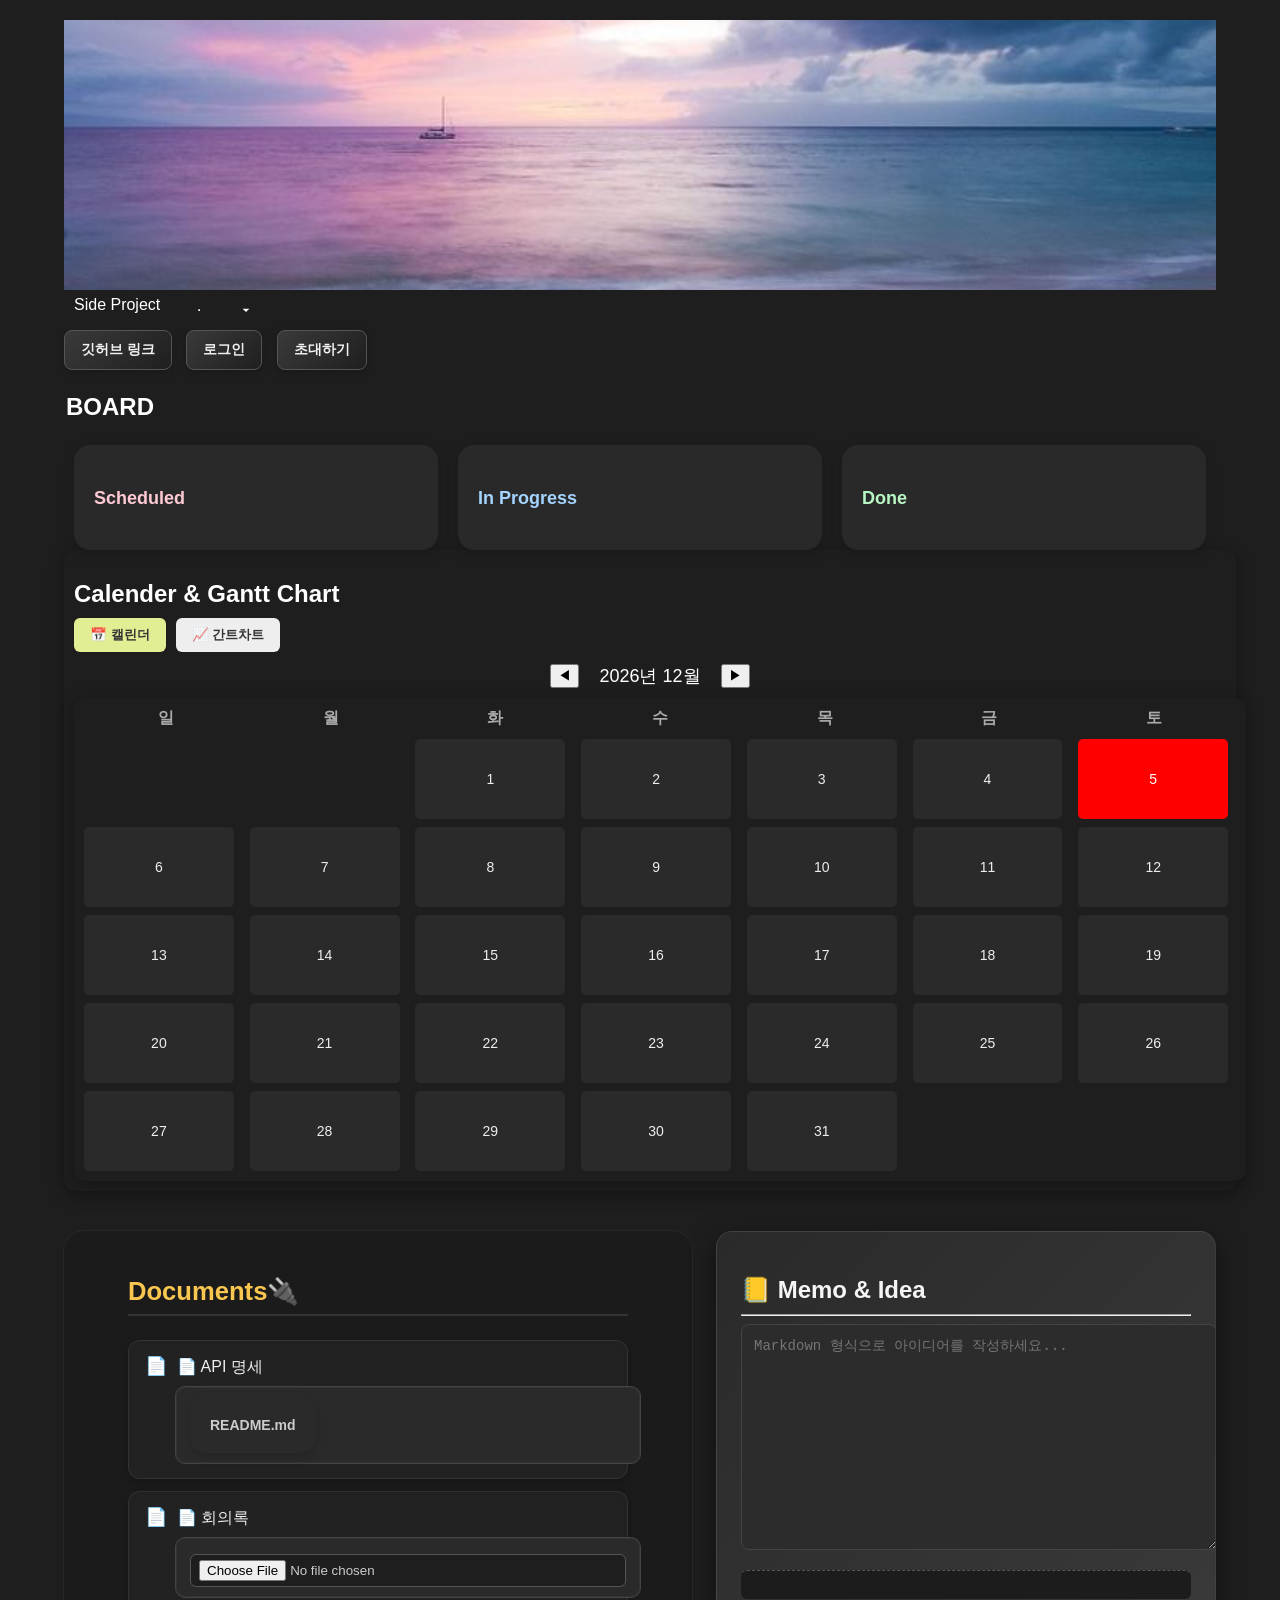
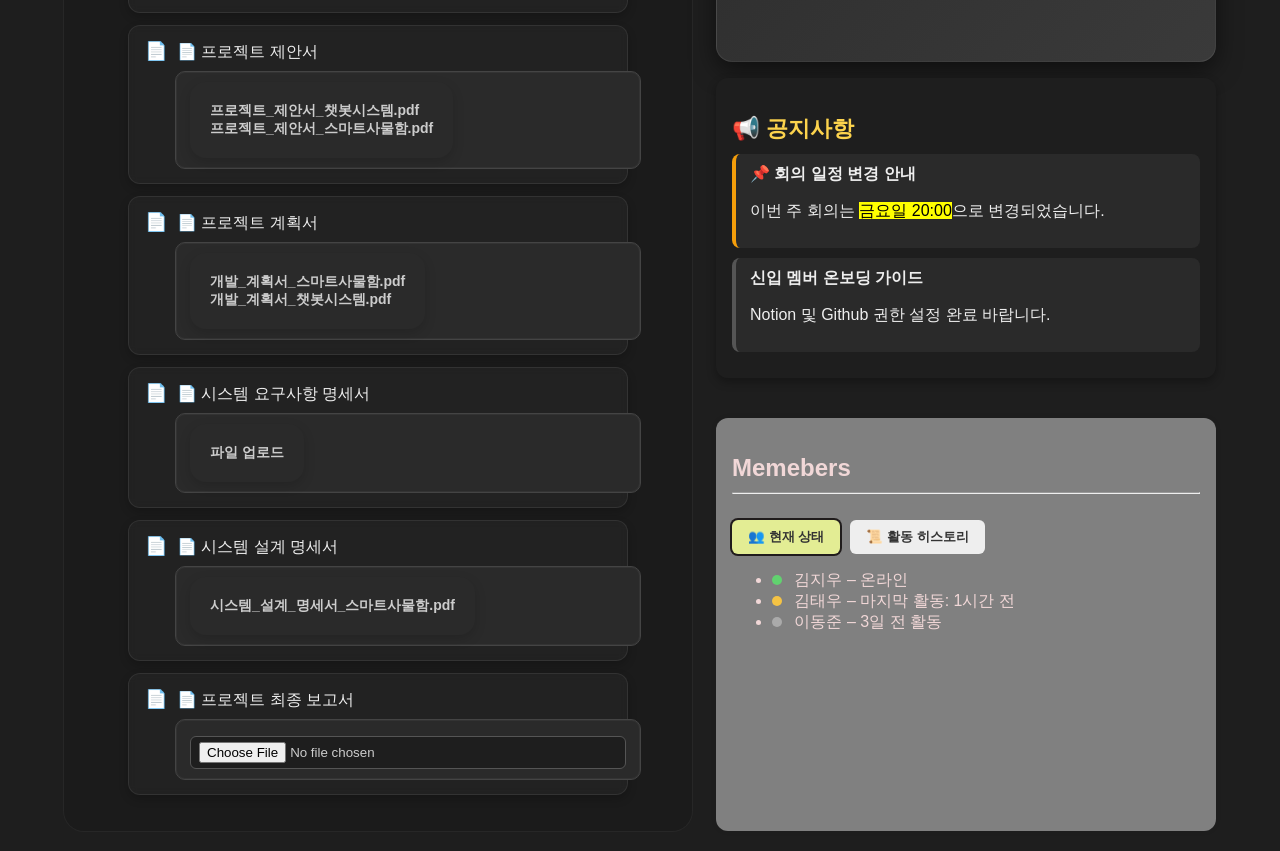
==== commit 50aff3dc: "간트 차트 살짝 구현 및 지우 css 통합" ====
--- a/front/index.html
+++ b/front/index.html
@@ -101,29 +101,20 @@
           <span id="month-year"></span>
           <button onclick="changeMonth(1)">▶</button>
         </div>
-
         <div class="calendar">
           <div class="day-names">
             <div>일</div><div>월</div><div>화</div><div>수</div><div>목</div><div>금</div><div>토</div>
           </div>
-          <div id="calendar-days" class="days-grid">
-            <div>
-
-            </div>
-          </div>
- 
-
-      <div class="calendar-entry-panel" style="display: none;">
-        <h3>📌 일정 입력</h3>
-        <p id="selected-date-text">날짜를 클릭하세요</p>
-        <textarea id="calendar-note" placeholder="일정 메모 작성..." rows="6"></textarea>
-        <button id="save-calendar-entry">저장</button>
-      </div>
-      
-    </div>
-
+          <div id="calendar-days" class="days-grid"></div>
+        </div>
+        <div class="calendar-entry-panel" style="display: none;">
+          <h3>📌 일정 입력</h3>
+          <p id="selected-date-text">날짜를 클릭하세요</p>
+          <textarea id="calendar-note" placeholder="일정 메모 작성..." rows="6"></textarea>
+          <button id="save-calendar-entry">저장</button>
+        </div>
+      </div>
       <div id="gantt-view" class="tab-content">
-        <div class="gantt-month-label"></div>
         <div class="gantt-box">
           <div id="gantt-chart"></div>
         </div>
--- a/front/index.css
+++ b/front/index.css
@@ -300,65 +300,106 @@
   min-height: 150px;
 }
 
-#gantt-chart {
-  display: flex;
-  flex-direction: column;
-  gap: 6px;
+/* 기존 간트차트 스타일 중복 방지용 주석 처리 (Notion 스타일로 대체) */
+/*
+.gantt-header {
+  display: flex;
+  gap: 0px;
+  margin-left: 90px;
+}
+.gantt-cell {
+  width: 40px;
+  height: 40px;
+  font-size: 18px;
+  line-height: 40px;
+  color: #fff;
+  text-align: center;
+  border-right: 1px solid #444;
+  background: #232323;
   position: relative;
 }
-
-.gantt-header {
-  display: flex;
-  gap: 0px;
-}
-
 .gantt-row {
   position: relative;
-  height: 40px; /* ← 충분한 높이로 늘리기 */
+  height: 40px;
   overflow: visible;
   background-color: transparent;
   border-bottom: 1px solid #333;
 }
-
-.gantt-cell {
-  width: 30px;
-  height: 30px;
-  font-size: 10px;
-  line-height: 30px;
-  color: #ccc;
-  text-align: center;
-  border-right: 1px solid #444;
-}
-
-.gantt-month-label {
-  font-size: 16px;
+.gantt-row span {
+  display: inline-block;
+  min-width: 80px;
+  font-size: 13px;
+  color: #eee;
+  position: absolute;
+  left: 0;
+  top: 8px;
+  z-index: 1;
+}
+.gantt-bar {
+  border-radius: 8px;
+  box-shadow: 0 2px 8px rgba(0,0,0,0.18);
+  min-width: 32px;
+  min-height: 24px;
+  height: 24px;
+  display: flex;
+  align-items: center;
+  padding: 0 12px;
+  font-size: 13px;
   font-weight: 600;
-  color: #ccc;
-  margin-bottom: 8px;
-}
-
-/* 실험용
-.gantt-bar {
-  background-color: red !important;
+  cursor: pointer;
+  transition: box-shadow 0.18s, transform 0.18s;
+  position: absolute;
+  z-index: 2;
+  opacity: 0.98;
+  border: none;
+  background: #444;
+  color: #fff;
+}
+.gantt-bar:hover {
+  box-shadow: 0 4px 16px rgba(0,0,0,0.28);
+  transform: scale(1.03);
+  opacity: 1;
+}
+.gantt-bar.scheduled {
+  background: linear-gradient(90deg, #f8bfc6, #f4a6b8);
+  color: #2a0d14;
+}
+.gantt-bar.in-progress {
+  background: linear-gradient(90deg, #91c9f8, #689ce6);
+  color: #102544;
+}
+.gantt-bar.done {
+  background: linear-gradient(90deg, #90e3b8, #59cda2);
+  color: #0e3c28;
+}
+*/
+
+/* 툴팁 스타일 개선 */
+.gantt-bar[title]:hover::after {
+  content: attr(title);
+  position: absolute;
+  left: 50%;
+  top: -38px;
+  transform: translateX(-50%);
+  background: #232323;
+  color: #ffd36f;
+  padding: 7px 14px;
+  font-size: 13px;
+  border-radius: 8px;
+  white-space: pre-line;
+  box-shadow: 0 2px 10px rgba(0,0,0,0.25);
   z-index: 10;
-}*/
-
-/* Scheduled */
-.gantt-bar.scheduled {
-  background: linear-gradient(90deg, #f8bfc6, #f4a6b8); /* 연분홍 */
-  color: #2a0d14;
-}
-
-/* In Progress */
-.gantt-bar.in-progress {
-  background: linear-gradient(90deg, #91c9f8, #689ce6); /* 파스텔 블루 */
-  color: #102544;
-}
-
-/* Done */
-.gantt-bar.done {
-  background: linear-gradient(90deg, #90e3b8, #59cda2); /* 파스텔 민트 */
-  color: #0e3c28;
+  pointer-events: none;
+}
+/* 스크롤바 스타일 개선 */
+#gantt-chart::-webkit-scrollbar {
+  height: 10px;
+  background: #232323;
+  border-radius: 8px;
+}
+#gantt-chart::-webkit-scrollbar-thumb {
+  background: #444;
+  border-radius: 8px;
 }
 
   .doc-list {
@@ -943,7 +984,6 @@
   border-radius: 20px;
   box-shadow: 0 0 0 1px rgba(255, 255, 255, 0.04);
   font-family: 'Segoe UI', sans-serif;
-  box-sizing: border-box;
 }
 
 /* 제목 */
@@ -1104,4 +1144,162 @@
 }
 .notice-item.pinned {
   border-color: #f59e0b;
+}
+.delete-card-btn {
+  background-color: transparent;
+  color: white;
+  border: 1px solid #fefcfc;
+  border-radius: 6px;
+  padding: 4px 10px;
+  margin-left: auto;
+  float:left;
+  font-size: 12px;
+  cursor: pointer;
+  transition: background-color 0.2s ease, transform 0.2s ease;
+}
+
+.delete-card-btn:hover {
+  background-color: #ff6b6b;
+  color: #1b1b1b;
+  transform: translateY(-1px);
+}
+
+/* Notion 스타일 간트차트 2줄 헤더 및 바/행/툴팁/스크롤바 */
+.gantt-header-year {
+  display: flex;
+  margin-left: 120px;
+  background: #161616;
+  height: 32px;
+  align-items: center;
+  border-bottom: 1px solid #232323;
+}
+.gantt-cell-year {
+  font-size: 18px;
+  font-weight: 900;
+  color: #ffe082;
+  background: #161616;
+  text-align: center;
+  line-height: 32px;
+  border-right: 1px solid #232323;
+  letter-spacing: 1px;
+}
+.gantt-header-month {
+  display: flex;
+  margin-left: 120px;
+  background: #181818;
+  height: 28px;
+  align-items: center;
+  border-bottom: 1px solid #232323;
+}
+.gantt-cell-month {
+  font-size: 15px;
+  font-weight: 700;
+  color: #fff;
+  background: #181818;
+  text-align: center;
+  line-height: 28px;
+  border-right: 1px solid #232323;
+}
+.gantt-header-day {
+  display: flex;
+  margin-left: 120px;
+  background: #181818;
+  height: 28px;
+  align-items: center;
+}
+.gantt-cell-day {
+  font-size: 13px;
+  color: #aaa;
+  background: #181818;
+  text-align: center;
+  line-height: 28px;
+  border-right: 1px solid #232323;
+}
+.gantt-row {
+  position: relative;
+  height: 38px;
+  border-bottom: 1px solid #232323;
+  display: flex;
+  align-items: center;
+  background: none;
+}
+.gantt-row-label {
+  min-width: 120px;
+  max-width: 120px;
+  font-size: 14px;
+  color: #eee;
+  font-weight: 600;
+  position: absolute;
+  left: 0;
+  top: 7px;
+  z-index: 1;
+  white-space: nowrap;
+  overflow: hidden;
+  text-overflow: ellipsis;
+}
+.gantt-bar {
+  display: grid;
+  grid-template-columns: 1fr auto;
+  align-items: center;
+  height: 28px;
+  border-radius: 8px;
+  margin: 4px 0;
+  font-size: 15px;
+  font-weight: 600;
+  padding: 0 12px;
+  position: relative;
+  z-index: 2;
+  background: linear-gradient(90deg, #fbbf24, #f59e0b);
+  color: #222;
+  transition: transform 0.2s ease;
+}
+
+.gantt-bar:hover {
+  transform: scale(1.03);
+}
+
+.gantt-bar.scheduled {
+  background: linear-gradient(90deg, #f8bfc6, #f4a6b8);
+  color: #2a0d14;
+}
+.gantt-bar.in-progress {
+  background: linear-gradient(90deg, #91c9f8, #689ce6);
+  color: #102544;
+}
+.gantt-bar.done {
+  background: linear-gradient(90deg, #90e3b8, #59cda2);
+  color: #0e3c28;
+}
+.gantt-bar[title]:hover::after {
+  content: attr(title);
+  position: absolute;
+  left: 50%;
+  top: -38px;
+  transform: translateX(-50%);
+  background: #232323;
+  color: #ffd36f;
+  padding: 7px 14px;
+  font-size: 13px;
+  border-radius: 8px;
+  white-space: pre-line;
+  box-shadow: 0 2px 10px rgba(0,0,0,0.25);
+  z-index: 10;
+  pointer-events: none;
+}
+#gantt-chart {
+  display: grid;
+  grid-auto-rows: 40px;
+  align-items: center;
+  position: relative;
+  background: #181818;
+  min-height: 200px;
+}
+#gantt-chart::-webkit-scrollbar {
+  height: 10px;
+  background: #232323;
+  border-radius: 8px;
+}
+#gantt-chart::-webkit-scrollbar-thumb {
+  background: #444;
+  border-radius: 8px;
 }
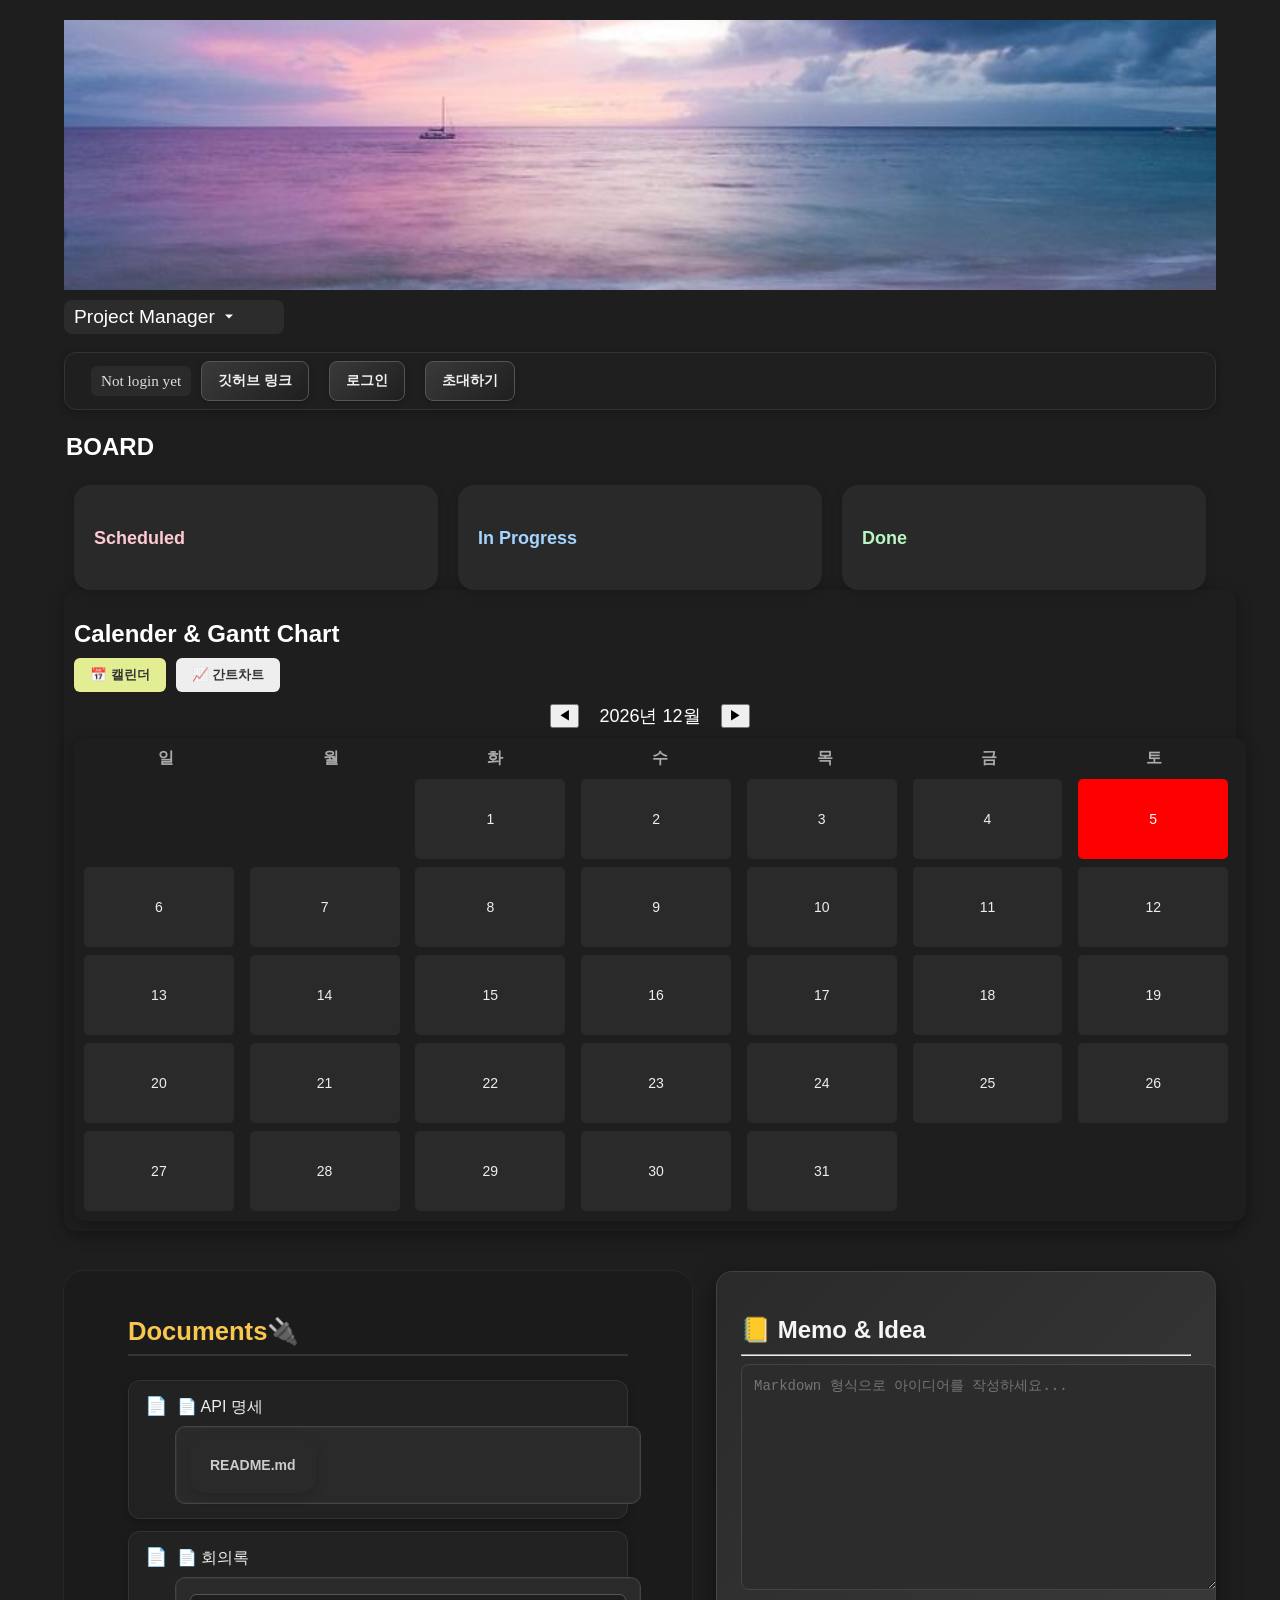
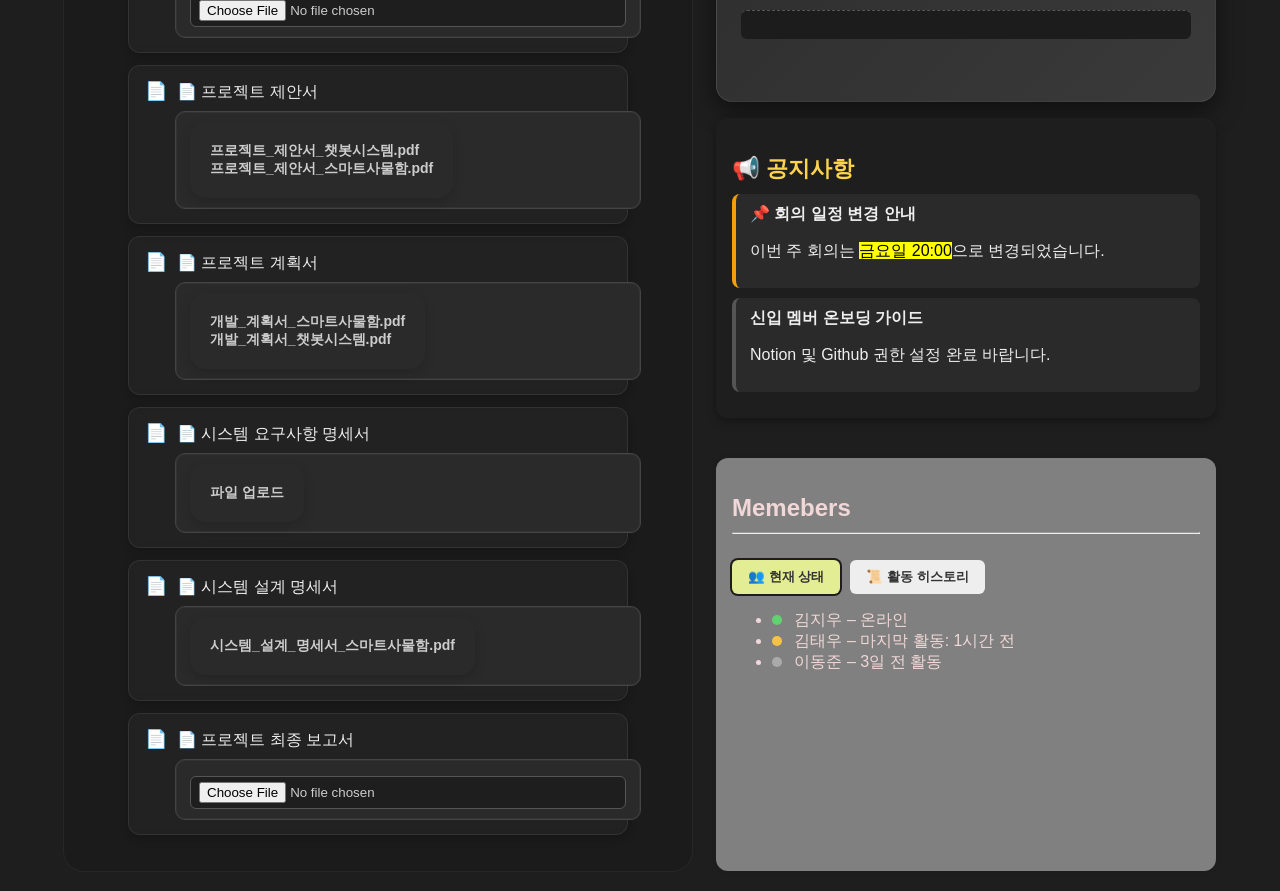
==== commit 31d89f86: "[mod] Gantt chart, css files, layout" ====
--- a/front/index.html
+++ b/front/index.html
@@ -19,18 +19,18 @@
     <!-- 상단 버튼 영역 -->
     <div class="top-buttons">
       <div id="project-dropdown" class="project-header">
-        <span class="project-title">Side Project</span>
-        <hr><br>
-        <svg id="dropdown-icon" width="16" height="16" viewBox="0 0 24 24">
-          <path d="M7 10l5 5 5-5z"></path>
-        </svg>
+        <div class="project-title">Project Manager
+        <svg id="dropdown-icon" viewBox="0 0 20 20"><path d="M5 7l5 5 5-5z"/></svg>
+        </div>
         <div id="project-list" class="project-dropdown hidden"></div>
-      </div>
-      <div id="user-name"></div>
-      <button>깃허브 링크</button>
-      <button class="login-btn">로그인</button>
-      <button class="logout-btn" style="display: none;">로그아웃</button>
-      <button>초대하기</button>
+      </div><br>
+      <div class="user-controls">
+        <div id="user-name">Not login yet</div>
+        <button>깃허브 링크</button>
+        <button class="login-btn">로그인</button>
+        <button class="logout-btn" style="display: none;">로그아웃</button>
+        <button>초대하기</button>
+      </div>
     </div>
 
      <section class="board">
--- a/front/index.css
+++ b/front/index.css
@@ -5,13 +5,7 @@
    margin: 0;
    padding: 0;
   }
-#user-name {
-    margin-bottom: 0px;
-}  
-
-.logged-in #user-name {
-   margin-bottom: 20px;
-}
+
   .container {
    width: 90%;
    margin: auto;
@@ -52,8 +46,40 @@
   transform: translateY(1px);
   box-shadow: none;
 }
+.user-controls {
+  display: flex;
+  align-items: center;
+  gap: 10px;
+  background-color: #1f1f1f;
+  border: 1px solid #333;
+  padding: 8px 14px;
+  border-radius: 12px;
+  box-shadow: 0 2px 8px rgba(0, 0, 0, 0.3);
+}
+#user-name {
+  font-size: 0.95rem;
+  font-weight: 500;
+  font-family: consolas;
+  color: #ddd;
+  margin-left: 12px;
+  padding: 4px 10px;
+  background-color: #2a2a2a;
+  border-radius: 6px;
+  display: inline-block;
+  vertical-align: middle;
+  line-height: 1.5;
+  transition: background-color 0.2s ease, transform 0.2s ease;
+}
+
+#user-name:hover {
+  background-color: #3a3a3a;
+  transform: scale(1.02);
+  cursor: default;
+}
+
 /* 초대 모달  */
 #invite-modal {
+  height: auto !important;
   display: none;
   position: fixed;
   top: 20%;
@@ -71,7 +97,7 @@
 
 /* 이메일 입력창 */
 #invite-email {
-  width: 100%;
+  width: 90%;
   padding: 12px;
   margin-bottom: 16px;
   border-radius: 8px;
@@ -375,6 +401,17 @@
 */
 
 /* 툴팁 스타일 개선 */
+.gantt-bar.scheduled {
+  background-color: #f1ced3; 
+}
+
+.gantt-bar.in-progress {
+  background-color: rgba(11, 84, 120, 0.5);
+}
+
+.gantt-bar.done {
+  background-color:rgba(23, 85, 54, 0.5);
+}
 .gantt-bar[title]:hover::after {
   content: attr(title);
   position: absolute;
@@ -1152,7 +1189,7 @@
   border-radius: 6px;
   padding: 4px 10px;
   margin-left: auto;
-  float:left;
+  float: right;
   font-size: 12px;
   cursor: pointer;
   transition: background-color 0.2s ease, transform 0.2s ease;
--- a/front/dropdown.css
+++ b/front/dropdown.css
@@ -1,58 +1,82 @@
+/* ✅ 컨테이너 (드롭다운 박스 포함) */
 .project-header {
   display: flex;
   align-items: center;
   position: relative;
   cursor: pointer;
   padding: 6px 10px;
-  border-radius: 4px;
-  background-color: #1e1e1e;
-  max-width: 180px; 
+  border-radius: 8px;
+  background-color: #2c2c2c;
+  max-width: 200px;
+  transition: background-color 0.2s;
+  margin-top: 10px;
 }
 
 .project-header:hover {
-    background-color: rgba(255, 255, 255, 0.1);
-}
-.project-title {
-  flex-shrink: 1;
-  flex-grow: 0;
-  max-width: 140px; 
-  overflow: hidden;
-  white-space: nowrap;
-  text-overflow: ellipsis;
-  /* margin-right: 4px; */
-  margin-bottom: 10px;
-  color: white;
+  background-color: #3a3a3a;
 }
 
-
-#dropdown-icon {
-  flex-shrink: 0;
-  fill: white;
+/* ✅ 텍스트 & 아이콘 포함된 드롭다운 트리거 */
+.project-title {
+  display: flex;
+  align-items: center;
+  gap: 6px;
+  color: white;
+  font-size: 1.2rem;
+  font-weight: 500;
+  white-space: nowrap;
+  overflow: hidden;
+  text-overflow: ellipsis;
+  flex-grow: 1;
 }
 
+/* ✅ 아이콘 회전 효과 */
+#dropdown-icon {
+  width: 16px;
+  height: 16px;
+  fill: white;
+  transition: transform 0.2s ease;
+}
 
+.project-header.open #dropdown-icon {
+  transform: rotate(180deg);
+}
 
+/* ✅ 드롭다운 메뉴 */
 .project-dropdown {
   position: absolute;
-  top: 100%;
+  top: calc(100% + 8px);
   left: 0;
-  background-color: #222;
-  border: 1px solid #444;
-  z-index: 10;
-  width: 200px;
-  padding: 5px 0;
+  width: 240px;
+  background-color: #1e1e1e;
+  border: 1px solid #333;
+  border-radius: 10px;
+  box-shadow: 0 8px 16px rgba(0, 0, 0, 0.6);
+  padding: 6px 0;
+  z-index: 999;
 }
 
+/* ✅ 숨김 클래스 */
 .hidden {
-  display: none;
+  display: none !important;
 }
 
+/* ✅ 드롭다운 항목 */
 .project-item {
-  padding: 8px 12px;
+  padding: 10px 16px;
+  font-size: 1rem;
+  color: white;
   cursor: pointer;
-  color: white;
+  transition: background-color 0.2s;
+  user-select: none;
 }
 
 .project-item:hover {
-  background-color: rgba(255, 255, 255, 0.1);
+  background-color: #3a3a3a;
 }
+
+/* ✅ 선택된 항목 강조 (선택 시 클래스 추가로 구현 가능) */
+.project-item.selected {
+  background-color: #444;
+  font-weight: 600;
+}
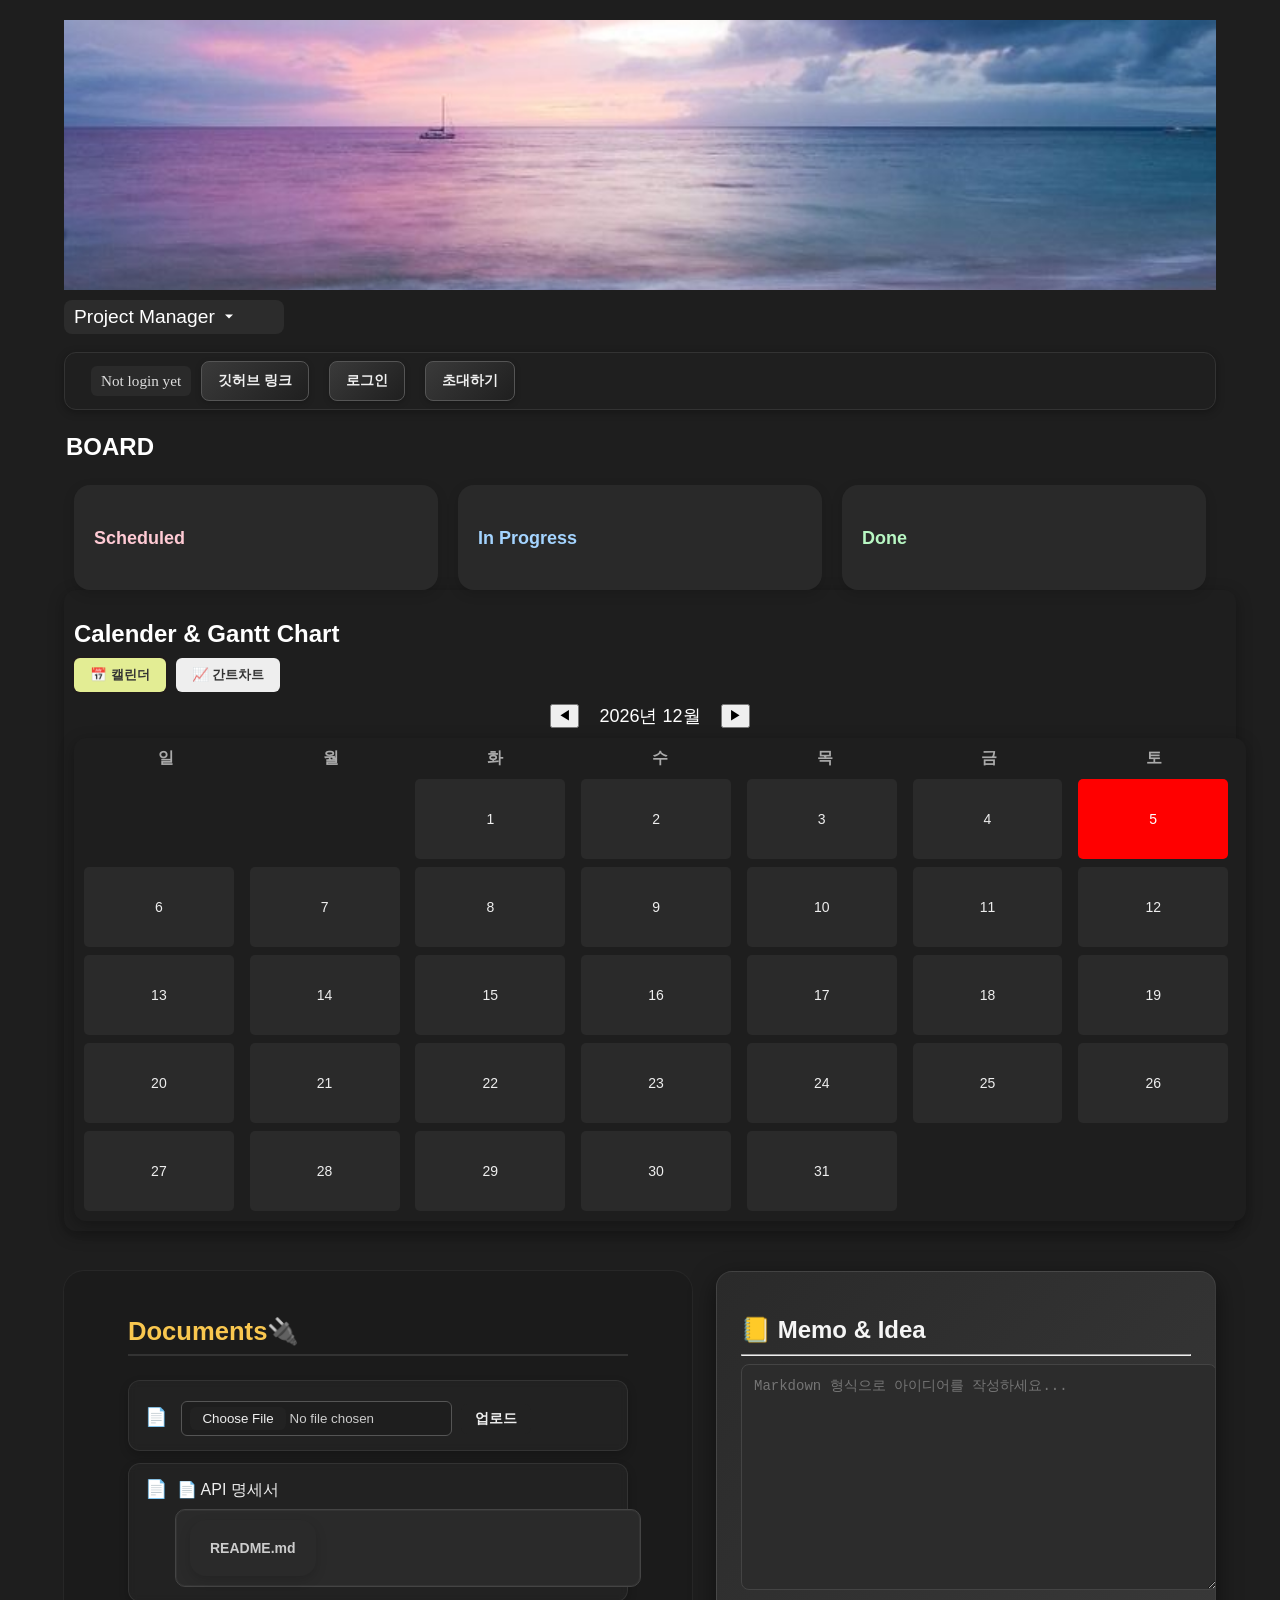
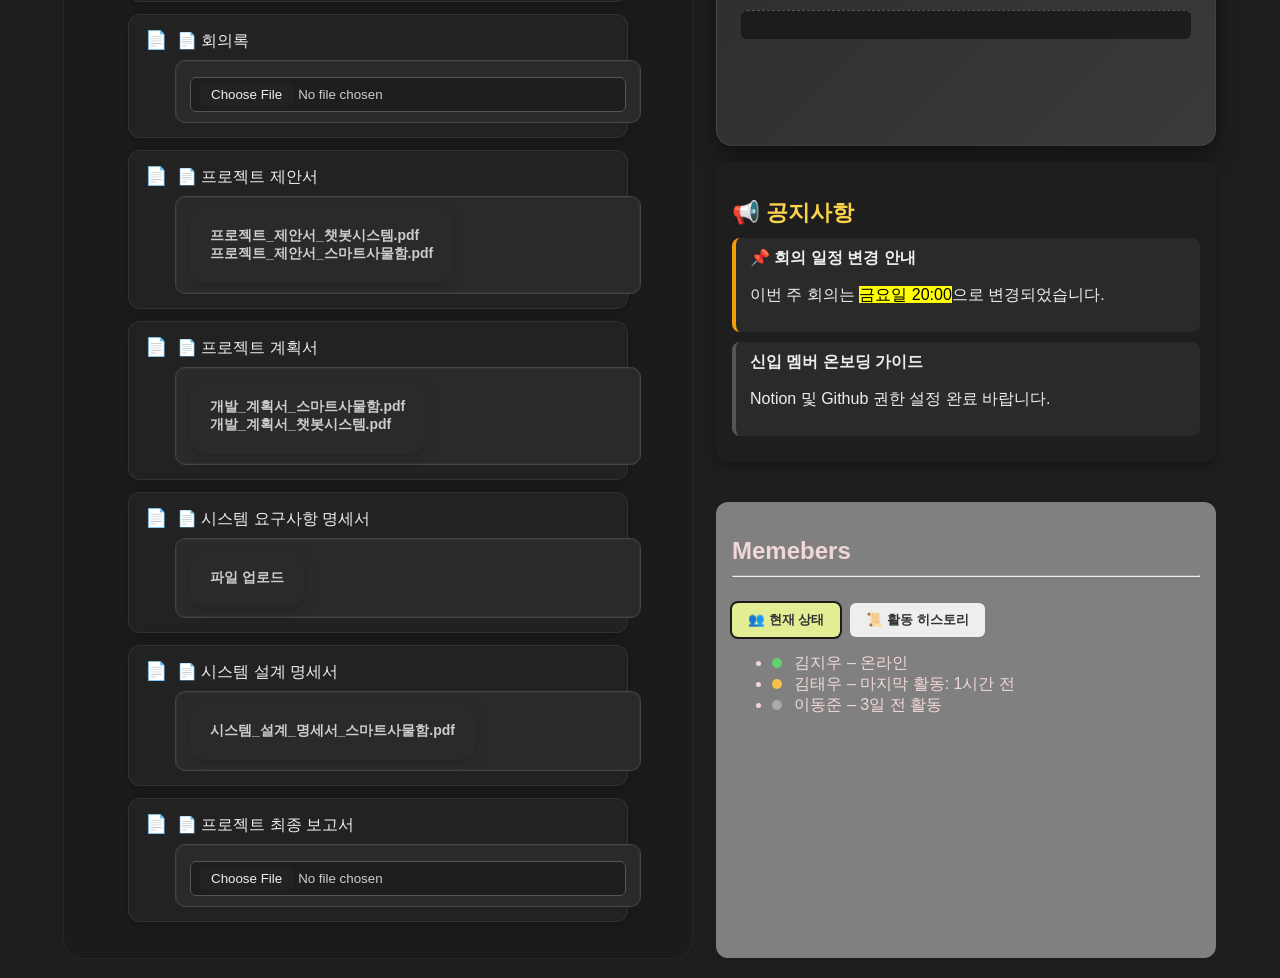
==== commit 337ab319: "파일 업로드/ 다운로드" ====
--- a/front/index.html
+++ b/front/index.html
@@ -128,7 +128,13 @@
     <section class="api-section">
       <h2>Documents🔌</h2>
       <ul class="doc-list">
-        <li>📄 API 명세<div class="list-box"><div class="column">README.md</div></div></li>
+        <li>
+          <input type="file" id="file-upload-input" style="display:inline-block; width:auto;">
+          <button id="file-upload-btn" class="file-upload-btn">업로드</button>
+        </li>
+      </ul>
+      <ul class="doc-list uploaded-list">
+        <li>📄 API 명세서<div class="list-box"><div class="column">README.md</div></div></li>
         <li>📄 회의록<div class="list-box"><input type="file"></div></li>
         <li>📄 프로젝트 제안서<div class="list-box"><div class="column">프로젝트_제안서_챗봇시스템.pdf<br>프로젝트_제안서_스마트사물함.pdf</div></div></li>
         <li>📄 프로젝트 계획서<div class="list-box"><div class="column">개발_계획서_스마트사물함.pdf<br>개발_계획서_챗봇시스템.pdf</div></div></li>
--- a/front/index.css
+++ b/front/index.css
@@ -1111,6 +1111,32 @@
   box-sizing: border-box;
   margin-top: 6px;
 }
+input[type="file"] {
+  padding: 4px 8px;
+  border-radius: 6px;
+  background: #222;
+  color: #eee;
+  border: 1px solid #444;
+  transition: background 0.2s, color 0.2s;
+}
+input[type="file"]:hover::-webkit-file-upload-button {
+  background: #4fc3f7;
+  color: #fff;
+  border-radius: 6px;
+}
+input[type="file"]::-webkit-file-upload-button {
+  padding: 4px 12px;
+  border-radius: 6px;
+  background: #222;
+  color: #eee;
+  border: none;
+  transition: background 0.2s, color 0.2s;
+  cursor: pointer;
+}
+input[type="file"]:hover {
+  background: #4fc3f7;
+  color: #fff;
+}
 
 /*반응형: 화면 작을 때 조정 */
 @media (max-width: 600px) {
@@ -1339,4 +1365,30 @@
 #gantt-chart::-webkit-scrollbar-thumb {
   background: #444;
   border-radius: 8px;
+}
+
+/* 파일 업로드, 다운로드, 삭제 버튼 스타일 */
+.file-upload-btn, .file-download-btn, .file-delete-btn {
+  padding: 6px 14px;
+  margin-left: 4px;
+  font-size: 14px;
+  font-weight: 600;
+  border: none;
+  border-radius: 6px;
+  cursor: pointer;
+  background: #222;
+  color: #eee;
+  transition: background 0.2s, color 0.2s;
+}
+.file-upload-btn:hover {
+  background: #1976d2;
+  color: #fff;
+}
+.file-download-btn:hover {
+  background: #43a047;
+  color: #fff;
+}
+.file-delete-btn:hover {
+  background: #d32f2f;
+  color: #fff;
 }
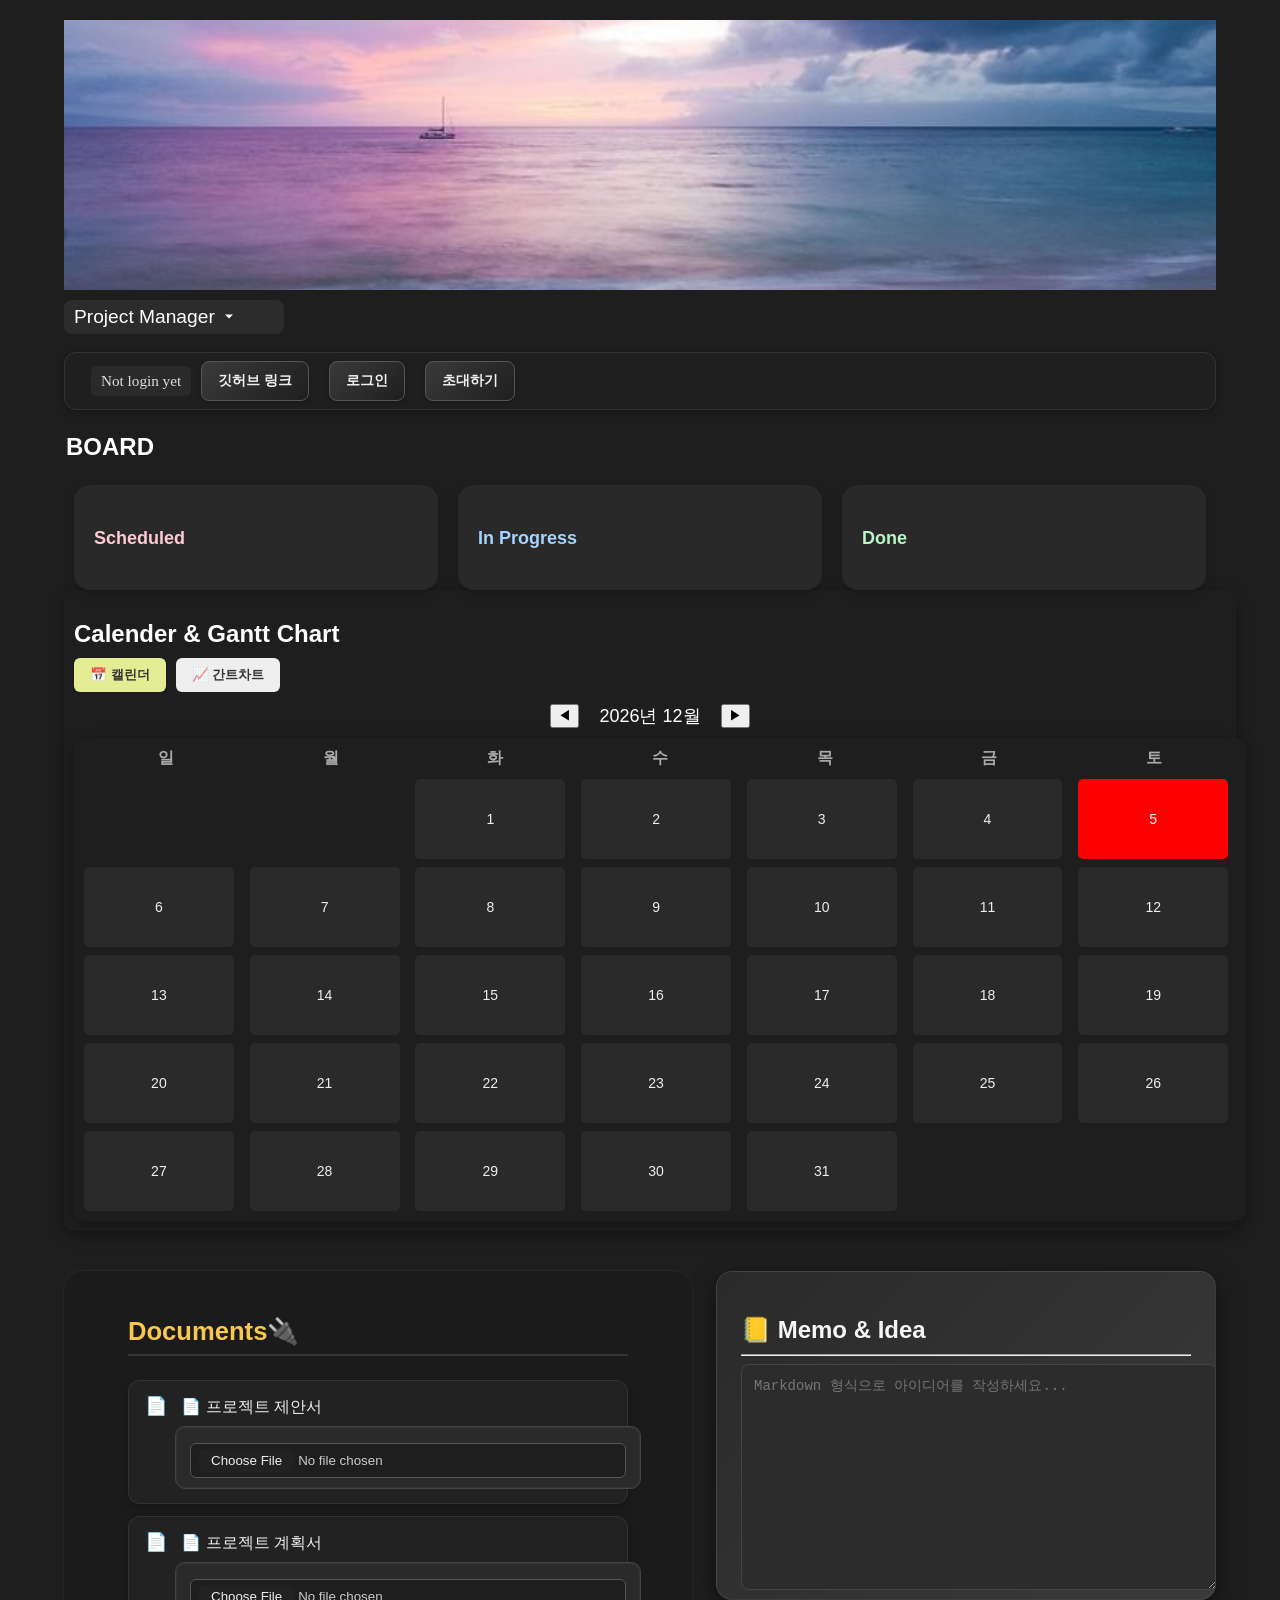
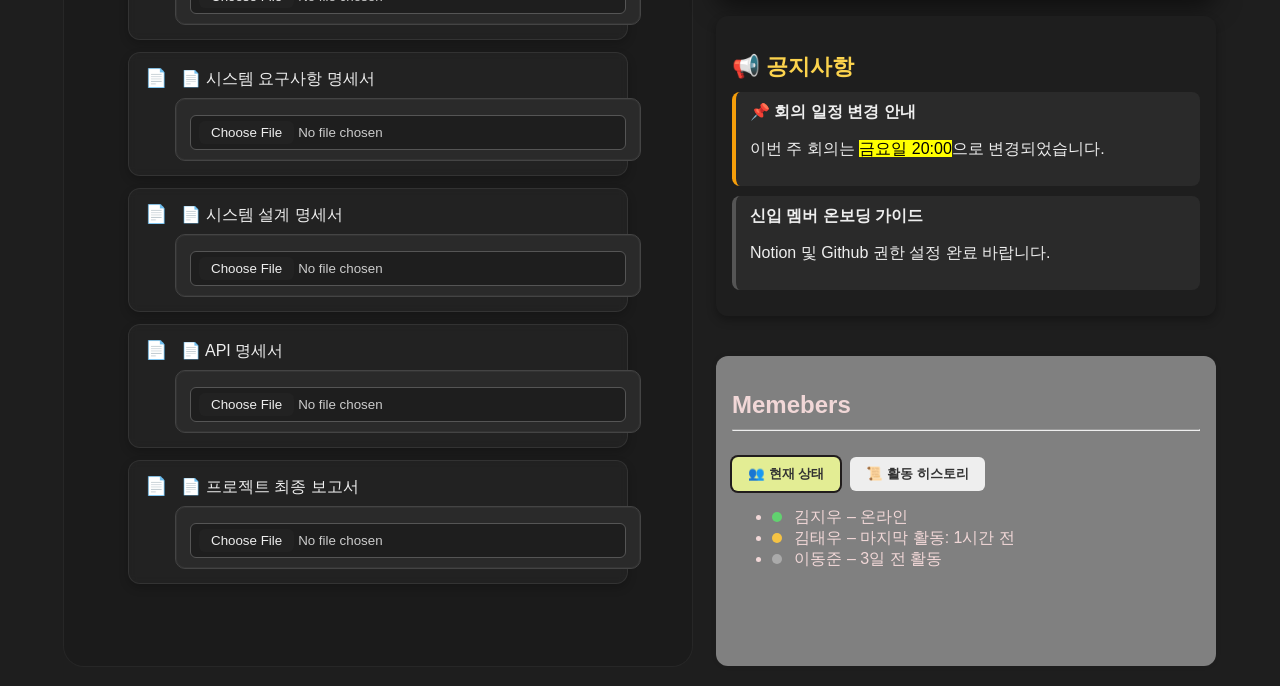
==== commit 58131e5b: "[mod] file upload" ====
--- a/front/index.html
+++ b/front/index.html
@@ -26,7 +26,7 @@
       </div><br>
       <div class="user-controls">
         <div id="user-name">Not login yet</div>
-        <button>깃허브 링크</button>
+        <button class="github-link">깃허브 링크</button>
         <button class="login-btn">로그인</button>
         <button class="logout-btn" style="display: none;">로그아웃</button>
         <button>초대하기</button>
@@ -127,20 +127,49 @@
     <!-- 왼쪽: API 문서 영역 -->
     <section class="api-section">
       <h2>Documents🔌</h2>
-      <ul class="doc-list">
-        <li>
-          <input type="file" id="file-upload-input" style="display:inline-block; width:auto;">
-          <button id="file-upload-btn" class="file-upload-btn">업로드</button>
+      <ul class="doc-list uploaded-list">
+        <li>
+          📄 프로젝트 제안서
+          <div class="list-box" data-doc-type="프로젝트_제안서">
+            <input type="file" class="upload-input">
+            <div class="uploaded-filename"></div>
+          </div>
         </li>
-      </ul>
-      <ul class="doc-list uploaded-list">
-        <li>📄 API 명세서<div class="list-box"><div class="column">README.md</div></div></li>
-        <li>📄 회의록<div class="list-box"><input type="file"></div></li>
-        <li>📄 프로젝트 제안서<div class="list-box"><div class="column">프로젝트_제안서_챗봇시스템.pdf<br>프로젝트_제안서_스마트사물함.pdf</div></div></li>
-        <li>📄 프로젝트 계획서<div class="list-box"><div class="column">개발_계획서_스마트사물함.pdf<br>개발_계획서_챗봇시스템.pdf</div></div></li>
-        <li>📄 시스템 요구사항 명세서<div class="list-box"><div class="column">파일 업로드</div></div></li>
-        <li>📄 시스템 설계 명세서<div class="list-box"><div class="column">시스템_설계_명세서_스마트사물함.pdf</div></div></li>
-        <li>📄 프로젝트 최종 보고서<div class="list-box"><input type="file"></div></li>
+        <li>
+          📄 프로젝트 계획서
+          <div class="list-box" data-doc-type="프로젝트_계획서">
+            <input type="file" class="upload-input">
+            <div class="uploaded-filename"></div>
+          </div>
+        </li>
+        <li>
+          📄 시스템 요구사항 명세서
+          <div class="list-box" data-doc-type="시스템_요구사항_명세서">
+            <input type="file" class="upload-input">
+            <div class="uploaded-filename"></div>
+          </div>
+        </li>  
+        <li>
+          📄 시스템 설계 명세서
+          <div class="list-box" data-doc-type="시스템_설계_명세서">
+            <input type="file" class="upload-input">
+            <div class="uploaded-filename"></div>
+          </div>
+        </li>  
+        <li>
+          📄 API 명세서
+          <div class="list-box" data-doc-type="API_명세서">
+            <input type="file" class="upload-input">
+            <div class="uploaded-filename"></div>
+          </div>
+        </li>  
+        <li>
+          📄 프로젝트 최종 보고서
+          <div class="list-box" data-doc-type="프로젝트_최종_보고서">
+            <input type="file" class="upload-input">
+            <div class="uploaded-filename"></div>
+          </div>
+        </li>
       </ul>
     </section>
 
--- a/front/index.css
+++ b/front/index.css
@@ -693,14 +693,15 @@
   }
   
   .list-box {
-   width: 95%;
+    min-height: 40px;
+    width: 95%;
     font-size: 14px;
     font-family: ui-sans-serif, -apple-system, BlinkMacSystemFont, "Segoe UI Variable Display", "Segoe UI", Helvetica, "Apple Color Emoji", Arial, sans-serif, "Segoe UI Emoji", "Segoe UI Symbol";
     color: rgba(255, 255, 255, 0.443);
     border-radius: 4px;
     position: relative;
-   margin-top: 10px;
-   margin-left: 30px;
+    margin-top: 10px;
+    margin-left: 30px;
   }
 
 .modal {
@@ -1366,11 +1367,29 @@
   background: #444;
   border-radius: 8px;
 }
+.file-info {
+  position: relative;
+  display: flex;
+  align-items: center;
+  justify-content: space-between;
+}
+
+.file-buttons {
+  position: absolute;
+  display: none; /* 기본은 숨김 */
+  top: 50%;
+  transform: translateY(-50%);
+  right: 0;
+}
+
+.file-info:hover .file-buttons {
+  display: inline-flex; /* hover하면 보이게 */
+}
 
 /* 파일 업로드, 다운로드, 삭제 버튼 스타일 */
-.file-upload-btn, .file-download-btn, .file-delete-btn {
+.file-download-btn, .file-delete-btn {
   padding: 6px 14px;
-  margin-left: 4px;
+  margin-left: 10px;
   font-size: 14px;
   font-weight: 600;
   border: none;
